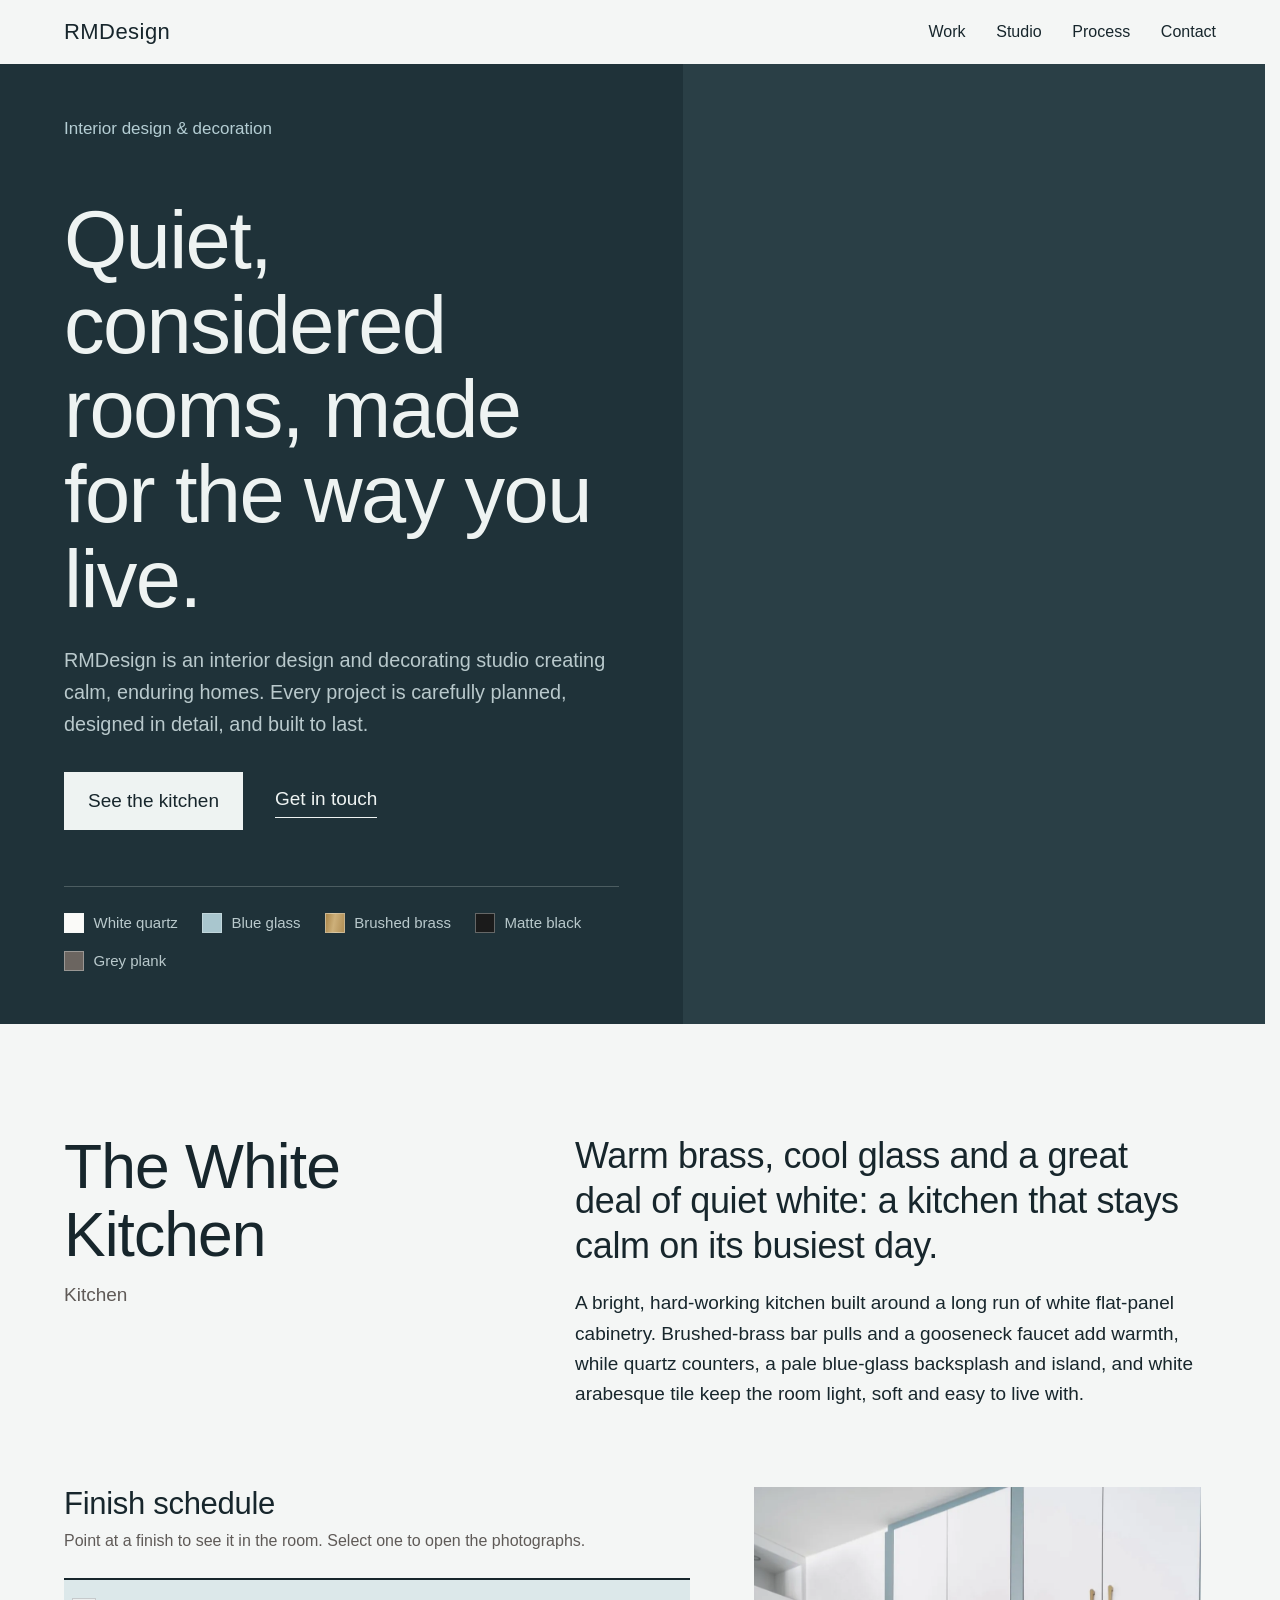
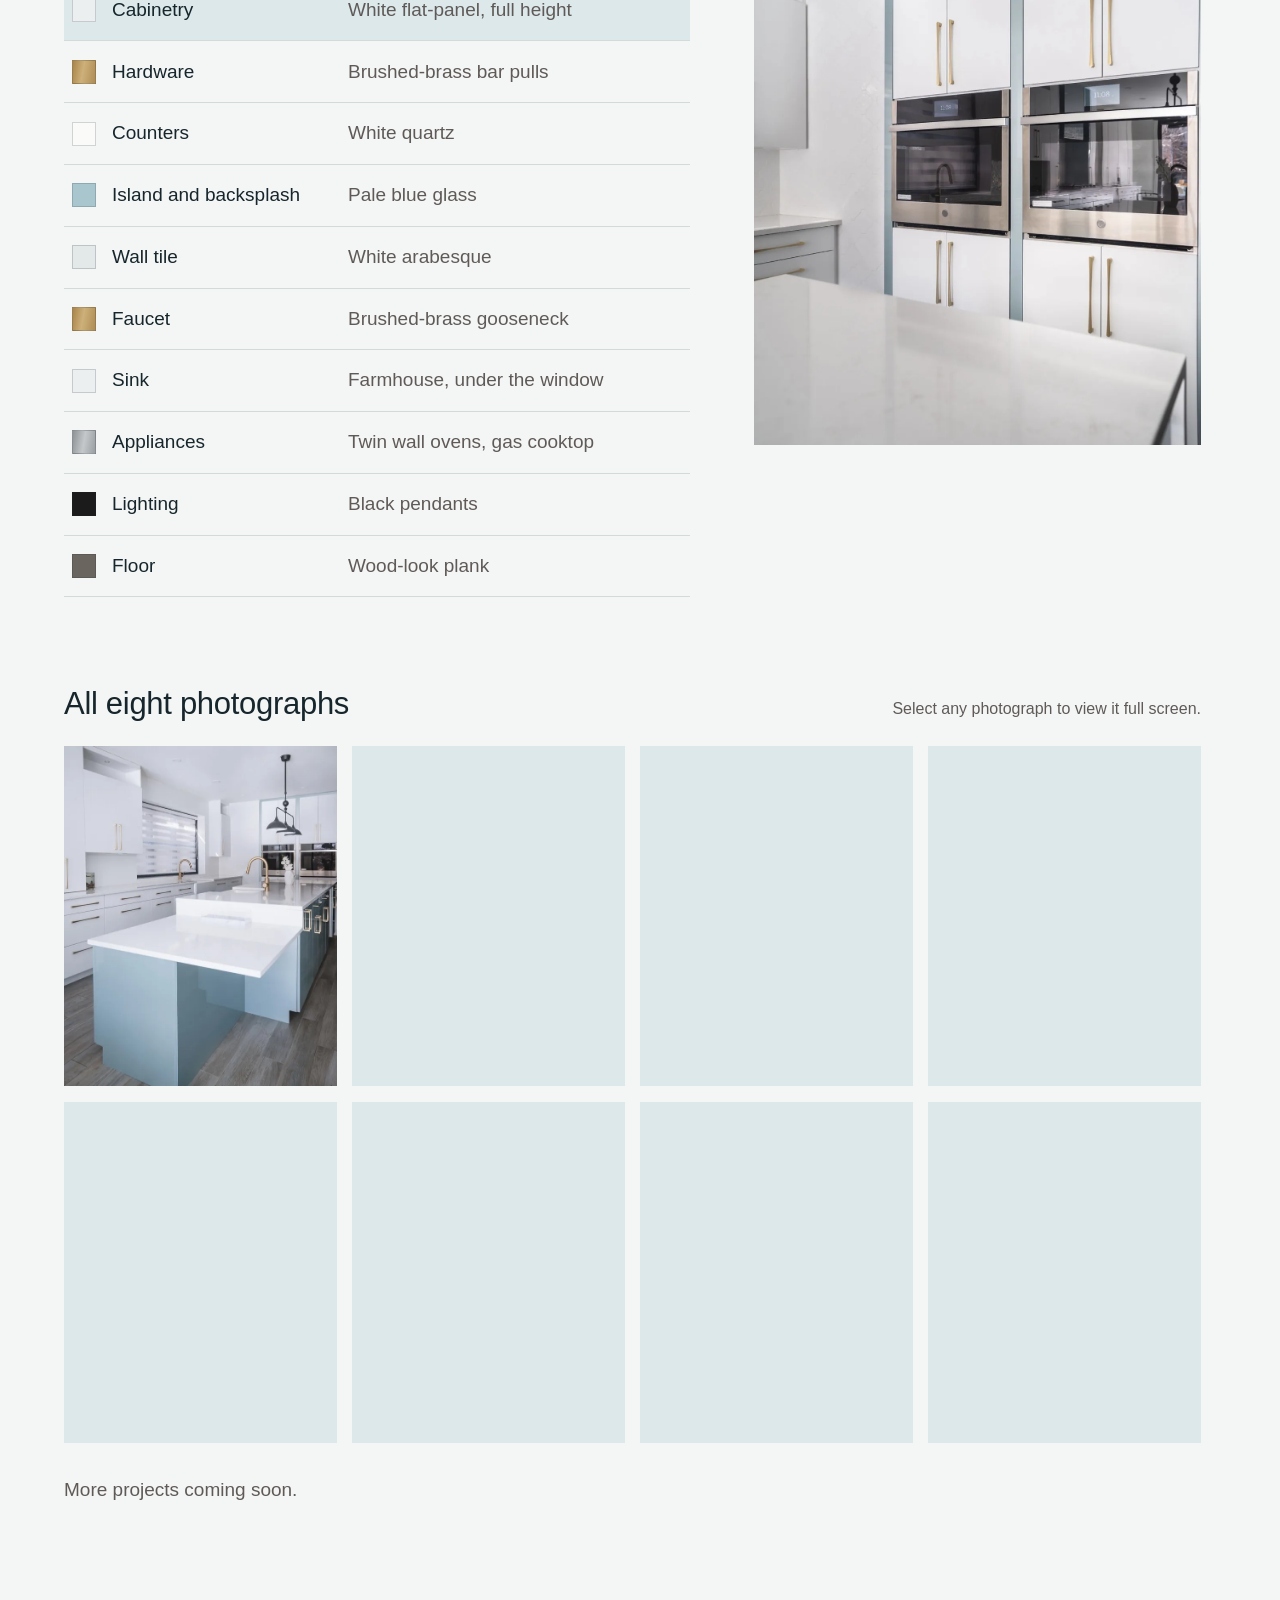
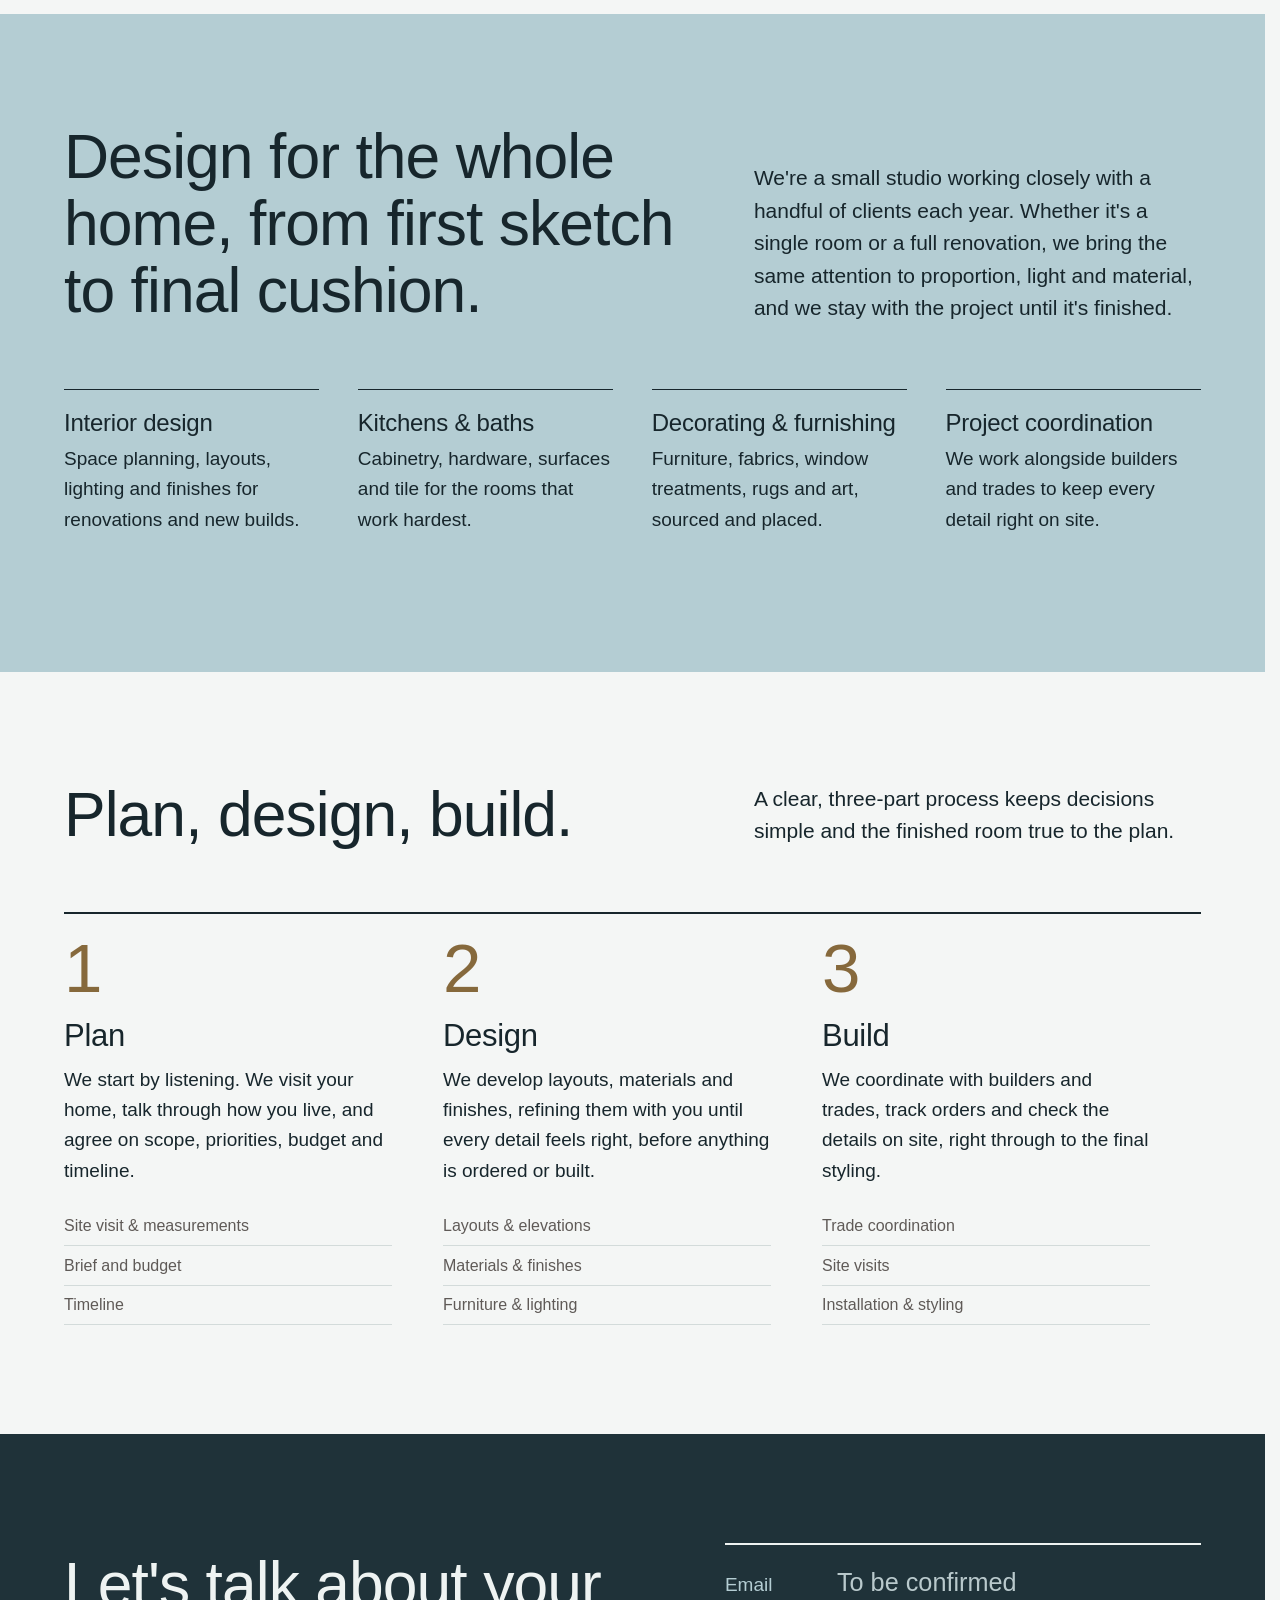
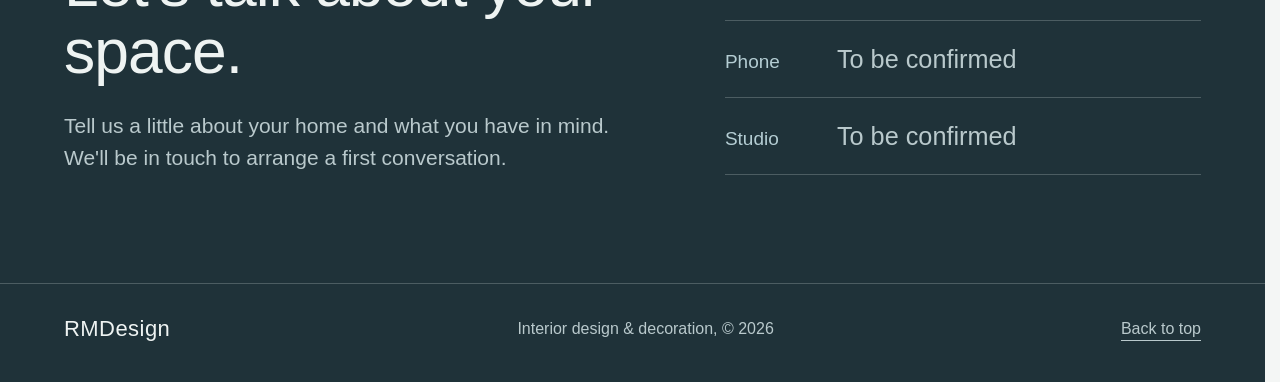
==== preview-v2/index.html @ 774ef417 "Add preview-v2/: a second design direction for client review Same content and photos as preview/, di" ====
<!doctype html>
<html lang="en">
<head>
  <meta charset="utf-8">
  <meta name="viewport" content="width=device-width, initial-scale=1">
  <!-- VERSION 2 of the RMDesign site: a different visual direction, same content and photos as version 1. -->
  <!-- FIRM NAME: "RMDesign" (unconfirmed). To change it, find & replace "RMDesign" in this file. -->
  <title>RMDesign — Interior Design &amp; Decoration</title>
  <meta name="description" content="RMDesign is an interior design and decorating studio creating calm, considered homes. View our recent work.">
  <!-- PREVIEW ONLY: remove this line when copying to the live site -->
  <meta name="robots" content="noindex, nofollow">
  <meta name="theme-color" content="#1F3239">
  <meta property="og:title" content="RMDesign — Interior Design &amp; Decoration">
  <meta property="og:description" content="Calm, considered interiors. View our recent work.">
  <meta property="og:type" content="website">
  <meta property="og:image" content="https://wacqo.github.io/studio-site/preview-v2/images/white-kitchen/07.jpg">
  <meta property="og:image:width" content="1125">
  <meta property="og:image:height" content="1395">
  <meta name="twitter:card" content="summary_large_image">
  <link rel="icon" type="image/svg+xml" href="favicon.svg">

  <link rel="preload" as="image" type="image/webp" href="images/white-kitchen/07.webp" fetchpriority="high">
  <link rel="stylesheet" href="css/styles.css">
</head>
<body id="top">
  <a class="skip" href="#main">Skip to content</a>

  <header class="site-header" id="site-header">
    <a class="brand" href="#top" aria-label="RMDesign, back to top"><span class="b-rm">RM</span><span class="b-design">Design</span></a>
    <nav class="nav" aria-label="Primary">
      <a href="#work">Work</a>
      <a href="#studio">Studio</a>
      <a href="#process">Process</a>
      <a href="#contact">Contact</a>
    </nav>
  </header>

  <main id="main">

    <!-- ============ HERO ============ -->
    <section class="hero" aria-labelledby="hero-title">
      <div class="hero-panel">
        <p class="hero-kind">Interior design &amp; decoration</p>
        <div class="hero-copy">
          <h1 id="hero-title">Quiet, considered rooms, made for the way you live.</h1>
          <p class="hero-lead">RMDesign is an interior design and decorating studio creating calm, enduring homes. Every project is carefully planned, designed in detail, and built to last.</p>
          <p class="hero-actions">
            <a class="btn" href="#work">See the kitchen</a>
            <a class="text-link" href="#contact">Get in touch</a>
          </p>
        </div>
        <!-- The five finishes of the featured project; the same swatches appear in its finish schedule -->
        <a class="palette" href="#schedule" aria-label="The White Kitchen in five finishes: white quartz, blue glass, brushed brass, matte black and grey plank. Go to the finish schedule.">
          <span class="chip"><i class="sw sw-quartz"></i>White quartz</span>
          <span class="chip"><i class="sw sw-glass"></i>Blue glass</span>
          <span class="chip"><i class="sw sw-brass"></i>Brushed brass</span>
          <span class="chip"><i class="sw sw-black"></i>Matte black</span>
          <span class="chip"><i class="sw sw-plank"></i>Grey plank</span>
        </a>
      </div>
      <a class="hero-photo" href="images/white-kitchen/07.jpg" data-project="the-white-kitchen" data-index="0" aria-label="Open The White Kitchen gallery">
        <picture>
          <source type="image/webp" srcset="images/white-kitchen/07-thumb.webp 640w, images/white-kitchen/07.webp 1125w" sizes="(min-width: 900px) 50vw, 100vw">
          <img src="images/white-kitchen/07.jpg" srcset="images/white-kitchen/07-thumb.jpg 640w, images/white-kitchen/07.jpg 1125w" sizes="(min-width: 900px) 50vw, 100vw"
               width="1125" height="1395" alt="A white kitchen with a pale blue-glass island, white quartz counters, black pendants and brushed-brass hardware." fetchpriority="high" decoding="async">
        </picture>
      </a>
    </section>

    <!-- ============ FEATURED PROJECT ============ -->
    <section class="project wrap section" id="work" aria-labelledby="project-title">
      <div class="project-head">
        <div>
          <h2 id="project-title">The White Kitchen</h2>
          <!-- Add location and year here when confirmed, e.g. "Kitchen, City, Province, Year" -->
          <p class="project-kind">Kitchen</p>
        </div>
        <div>
          <!-- Studio's own design note (editable copy, not a client testimonial) -->
          <p class="statement">Warm brass, cool glass and a great deal of quiet white: a kitchen that stays calm on its busiest day.</p>
          <p>A bright, hard-working kitchen built around a long run of white flat-panel cabinetry. Brushed-brass bar pulls and a gooseneck faucet add warmth, while quartz counters, a pale blue-glass backsplash and island, and white arabesque tile keep the room light, soft and easy to live with.</p>
        </div>
      </div>

      <!-- Finish schedule: each row opens the photo that shows that finish.
           data-index is the photo's position in js/projects.js (0 = first). -->
      <div class="sched-wrap" id="schedule">
        <div class="sched">
          <h3>Finish schedule</h3>
          <p class="hint"><span class="hint-hover">Point at a finish to see it in the room.</span> Select one to open the photographs.</p>
          <ul>
            <li><a href="images/white-kitchen/08.jpg" data-project="the-white-kitchen" data-index="6"><i class="sw sw-cabinet"></i><span class="s-item">Cabinetry</span><span class="s-spec">White flat-panel, full height</span></a></li>
            <li><a href="images/white-kitchen/02.jpg" data-project="the-white-kitchen" data-index="2"><i class="sw sw-brass"></i><span class="s-item">Hardware</span><span class="s-spec">Brushed-brass bar pulls</span></a></li>
            <li><a href="images/white-kitchen/07.jpg" data-project="the-white-kitchen" data-index="0"><i class="sw sw-quartz"></i><span class="s-item">Counters</span><span class="s-spec">White quartz</span></a></li>
            <li><a href="images/white-kitchen/04.jpg" data-project="the-white-kitchen" data-index="3"><i class="sw sw-glass"></i><span class="s-item">Island and backsplash</span><span class="s-spec">Pale blue glass</span></a></li>
            <li><a href="images/white-kitchen/05.jpg" data-project="the-white-kitchen" data-index="5"><i class="sw sw-tile"></i><span class="s-item">Wall tile</span><span class="s-spec">White arabesque</span></a></li>
            <li><a href="images/white-kitchen/01.jpg" data-project="the-white-kitchen" data-index="4"><i class="sw sw-brass"></i><span class="s-item">Faucet</span><span class="s-spec">Brushed-brass gooseneck</span></a></li>
            <li><a href="images/white-kitchen/03.jpg" data-project="the-white-kitchen" data-index="7"><i class="sw sw-cabinet"></i><span class="s-item">Sink</span><span class="s-spec">Farmhouse, under the window</span></a></li>
            <li><a href="images/white-kitchen/06.jpg" data-project="the-white-kitchen" data-index="1"><i class="sw sw-steel"></i><span class="s-item">Appliances</span><span class="s-spec">Twin wall ovens, gas cooktop</span></a></li>
            <li><a href="images/white-kitchen/07.jpg" data-project="the-white-kitchen" data-index="0"><i class="sw sw-black"></i><span class="s-item">Lighting</span><span class="s-spec">Black pendants</span></a></li>
            <li><a href="images/white-kitchen/02.jpg" data-project="the-white-kitchen" data-index="2"><i class="sw sw-plank"></i><span class="s-item">Floor</span><span class="s-spec">Wood-look plank</span></a></li>
          </ul>
        </div>
        <a class="sched-view" id="sched-view" href="images/white-kitchen/08.jpg" data-project="the-white-kitchen" data-index="6" aria-label="Open this photograph in the gallery">
          <img data-i="0" src="images/white-kitchen/07.webp" alt="" loading="lazy" decoding="async">
          <img data-i="1" src="images/white-kitchen/06.webp" alt="" loading="lazy" decoding="async">
          <img data-i="2" src="images/white-kitchen/02.webp" alt="" loading="lazy" decoding="async">
          <img data-i="3" src="images/white-kitchen/04.webp" alt="" loading="lazy" decoding="async">
          <img data-i="4" src="images/white-kitchen/01.webp" alt="" loading="lazy" decoding="async">
          <img data-i="5" src="images/white-kitchen/05.webp" alt="" loading="lazy" decoding="async">
          <img data-i="6" class="is-active" src="images/white-kitchen/08.webp" alt="" loading="lazy" decoding="async">
          <img data-i="7" src="images/white-kitchen/03.webp" alt="" loading="lazy" decoding="async">
        </a>
      </div>

      <!-- All photographs -->
      <div class="sheet-head">
        <h3>All eight photographs</h3>
        <p class="hint">Select any photograph to view it full screen.</p>
      </div>
      <ul class="sheet">
        <li><a href="images/white-kitchen/07.jpg" data-project="the-white-kitchen" data-index="0"><img src="images/white-kitchen/07-thumb.jpg" srcset="images/white-kitchen/07-thumb.webp 640w, images/white-kitchen/07.webp 1125w" sizes="(min-width: 900px) 24vw, 48vw" width="640" height="800" loading="lazy" decoding="async" alt="Wide view of the kitchen: a pale blue-glass island with a white quartz top, black pendant lights and white cabinetry with brushed-brass pulls."></a></li>
        <li><a href="images/white-kitchen/06.jpg" data-project="the-white-kitchen" data-index="1"><img src="images/white-kitchen/06-thumb.jpg" srcset="images/white-kitchen/06-thumb.webp 640w, images/white-kitchen/06.webp 1125w" sizes="(min-width: 900px) 24vw, 48vw" width="640" height="800" loading="lazy" decoding="async" alt="View toward twin wall ovens set into tall white cabinets, with the blue island and a farmhouse sink in the foreground."></a></li>
        <li><a href="images/white-kitchen/02.jpg" data-project="the-white-kitchen" data-index="2"><img src="images/white-kitchen/02-thumb.jpg" srcset="images/white-kitchen/02-thumb.webp 640w, images/white-kitchen/02.webp 1125w" sizes="(min-width: 900px) 24vw, 48vw" width="640" height="800" loading="lazy" decoding="async" alt="A long run of white flat-panel cabinets with brushed-brass bar pulls, a farmhouse sink and a wood-look plank floor."></a></li>
        <li><a href="images/white-kitchen/04.jpg" data-project="the-white-kitchen" data-index="3"><img src="images/white-kitchen/04-thumb.jpg" srcset="images/white-kitchen/04-thumb.webp 640w, images/white-kitchen/04.webp 1125w" sizes="(min-width: 900px) 24vw, 48vw" width="640" height="800" loading="lazy" decoding="async" alt="Pale blue-glass backsplash behind a gas cooktop, framed by white cabinetry and brushed-brass hardware."></a></li>
        <li><a href="images/white-kitchen/01.jpg" data-project="the-white-kitchen" data-index="4"><img src="images/white-kitchen/01-thumb.jpg" srcset="images/white-kitchen/01-thumb.webp 640w, images/white-kitchen/01.webp 1125w" sizes="(min-width: 900px) 24vw, 48vw" width="640" height="800" loading="lazy" decoding="async" alt="Brushed-brass gooseneck faucet at a white quartz counter beneath a wide window with layered shades."></a></li>
        <li><a href="images/white-kitchen/05.jpg" data-project="the-white-kitchen" data-index="5"><img src="images/white-kitchen/05-thumb.jpg" srcset="images/white-kitchen/05-thumb.webp 640w, images/white-kitchen/05.webp 1125w" sizes="(min-width: 900px) 24vw, 48vw" width="640" height="800" loading="lazy" decoding="async" alt="Gas cooktop on a white quartz counter, with the blue-glass backsplash and white arabesque tile beyond."></a></li>
        <li><a href="images/white-kitchen/08.jpg" data-project="the-white-kitchen" data-index="6"><img src="images/white-kitchen/08-thumb.jpg" srcset="images/white-kitchen/08-thumb.webp 640w, images/white-kitchen/08.webp 1125w" sizes="(min-width: 900px) 24vw, 48vw" width="640" height="800" loading="lazy" decoding="async" alt="Tall white cabinets with long brass pulls and stacked wall ovens, trimmed in pale blue glass."></a></li>
        <li><a href="images/white-kitchen/03.jpg" data-project="the-white-kitchen" data-index="7"><img src="images/white-kitchen/03-thumb.jpg" srcset="images/white-kitchen/03-thumb.webp 640w, images/white-kitchen/03.webp 1125w" sizes="(min-width: 900px) 24vw, 48vw" width="640" height="800" loading="lazy" decoding="async" alt="White perimeter cabinetry with brushed-brass pulls, a farmhouse sink under the window, and a grey plank floor."></a></li>
      </ul>
      <p class="more">More projects coming soon.</p>
    </section>

    <!-- ============ WHAT WE DO ============ -->
    <section class="studio section" id="studio" aria-labelledby="studio-title">
      <div class="wrap">
        <div class="studio-head">
          <h2 id="studio-title">Design for the whole home, from first sketch to final cushion.</h2>
          <p class="lead">We're a small studio working closely with a handful of clients each year. Whether it's a single room or a full renovation, we bring the same attention to proportion, light and material, and we stay with the project until it's finished.</p>
        </div>
        <ul class="services">
          <li><h3>Interior design</h3><p>Space planning, layouts, lighting and finishes for renovations and new builds.</p></li>
          <li><h3>Kitchens &amp; baths</h3><p>Cabinetry, hardware, surfaces and tile for the rooms that work hardest.</p></li>
          <li><h3>Decorating &amp; furnishing</h3><p>Furniture, fabrics, window treatments, rugs and art, sourced and placed.</p></li>
          <li><h3>Project coordination</h3><p>We work alongside builders and trades to keep every detail right on site.</p></li>
        </ul>
      </div>
    </section>

    <!-- ============ HOW WE WORK ============ -->
    <section class="process wrap section" id="process" aria-labelledby="process-title">
      <div class="process-head">
        <h2 id="process-title">Plan, design, build.</h2>
        <p class="lead">A clear, three-part process keeps decisions simple and the finished room true to the plan.</p>
      </div>
      <ol class="steps">
        <li class="step">
          <p class="step-no" aria-hidden="true">1</p>
          <h3>Plan</h3>
          <p>We start by listening. We visit your home, talk through how you live, and agree on scope, priorities, budget and timeline.</p>
          <ul><li>Site visit &amp; measurements</li><li>Brief and budget</li><li>Timeline</li></ul>
        </li>
        <li class="step">
          <p class="step-no" aria-hidden="true">2</p>
          <h3>Design</h3>
          <p>We develop layouts, materials and finishes, refining them with you until every detail feels right, before anything is ordered or built.</p>
          <ul><li>Layouts &amp; elevations</li><li>Materials &amp; finishes</li><li>Furniture &amp; lighting</li></ul>
        </li>
        <li class="step">
          <p class="step-no" aria-hidden="true">3</p>
          <h3>Build</h3>
          <p>We coordinate with builders and trades, track orders and check the details on site, right through to the final styling.</p>
          <ul><li>Trade coordination</li><li>Site visits</li><li>Installation &amp; styling</li></ul>
        </li>
      </ol>
    </section>

    <!-- ============ CONTACT ============ -->
    <!-- Contact details are awaiting the real email, phone, area and Instagram -->
    <section class="contact section" id="contact" aria-labelledby="contact-title">
      <div class="wrap contact-grid">
        <div>
          <h2 id="contact-title">Let's talk about your space.</h2>
          <p class="lead">Tell us a little about your home and what you have in mind. We'll be in touch to arrange a first conversation.</p>
        </div>
        <dl class="contact-list">
          <!-- When confirmed, replace each "To be confirmed" with a link, e.g.
               <dd><a href="mailto:NAME@DOMAIN">NAME@DOMAIN</a></dd>  /  <dd><a href="tel:+1XXXXXXXXXX">(XXX) XXX-XXXX</a></dd> -->
          <div><dt>Email</dt><dd class="tbc">To be confirmed</dd></div>
          <div><dt>Phone</dt><dd class="tbc">To be confirmed</dd></div>
          <div><dt>Studio</dt><dd class="tbc">To be confirmed</dd></div>
        </dl>
      </div>
    </section>
  </main>

  <footer class="site-footer">
    <div class="wrap footer-row">
      <a class="brand" href="#top" aria-label="RMDesign, back to top"><span class="b-rm">RM</span><span class="b-design">Design</span></a>
      <p>Interior design &amp; decoration, &copy; <span id="year">2026</span></p>
      <p><a class="text-link" href="#top">Back to top</a></p>
    </div>
  </footer>

  <!-- ============ FULL-SCREEN GALLERY (run by js/main.js) ============ -->
  <div class="lb" id="lightbox" role="dialog" aria-modal="true" aria-labelledby="lb-title" hidden>
    <div class="lb-bar lb-top">
      <p class="lb-title"><span id="lb-title"></span> <span class="lb-meta" id="lb-meta"></span></p>
      <button class="lb-btn lb-close" type="button" id="lb-close">Close <span aria-hidden="true" class="x">&times;</span></button>
    </div>
    <div class="lb-stage" id="lb-stage">
      <div class="lb-track" id="lb-track"></div>
    </div>
    <div class="lb-bar lb-bottom">
      <button class="lb-btn lb-prev" type="button" id="lb-prev" aria-label="Previous photo">Previous</button>
      <p class="lb-count" id="lb-count" aria-live="polite"></p>
      <button class="lb-btn lb-next" type="button" id="lb-next" aria-label="Next photo">Next</button>
    </div>
  </div>

  <script src="js/projects.js"></script>
  <script src="js/main.js"></script>
  <script src="js/v2.js"></script>
</body>
</html>
---- preview-v2/css/styles.css ----
/* =========================================================
   RMDesign — version 2
   Direction: a designer's finish schedule. Deep slate and pale
   blue glass taken from the kitchen itself, one geometric sans
   (Jost), photographs run edge to edge.
   The typeface is bundled in fonts/ (open licence, SIL OFL).
   ========================================================= */
@font-face { font-family: 'Jost'; font-style: normal; font-weight: 300; font-display: swap; src: url('../fonts/jost-latin-300-normal.woff2') format('woff2'); }
@font-face { font-family: 'Jost'; font-style: normal; font-weight: 400; font-display: swap; src: url('../fonts/jost-latin-400-normal.woff2') format('woff2'); }
@font-face { font-family: 'Jost'; font-style: normal; font-weight: 500; font-display: swap; src: url('../fonts/jost-latin-500-normal.woff2') format('woff2'); }

:root {
  --porcelain: #F4F6F5;   /* page */
  --slate: #1F3239;       /* deep blue-slate blocks */
  --ink: #17262C;         /* text on light */
  --glass: #B4CDD3;       /* pale blue glass */
  --glass-soft: #DCE8EA;
  --brass: #B5935A;
  --brass-ink: #86693C;   /* brass, dark enough for text on light */
  --plank: #5F5A57;       /* secondary text on light */
  --line: #D3DBDA;
  --on-slate: #EEF3F2;
  --on-slate-2: #B9C9CC;

  --font: "Jost", "Century Gothic", "Avenir Next", Avenir, "Segoe UI", sans-serif;
  --pad: clamp(1.25rem, 5vw, 4.5rem);
  --max: 1400px;
  --section: clamp(3.75rem, 2rem + 6vw, 7.5rem);
  --header-h: 4rem;
  --ease: cubic-bezier(.2, .7, .1, 1);
}

*, *::before, *::after { box-sizing: border-box; }
html { -webkit-text-size-adjust: 100%; text-size-adjust: 100%; background: var(--porcelain); scrollbar-gutter: stable; }
@media (prefers-reduced-motion: no-preference) { html { scroll-behavior: smooth; } }

body {
  margin: 0;
  background: var(--porcelain);
  color: var(--ink);
  font-family: var(--font);
  font-weight: 400;
  font-size: clamp(1.0625rem, 1rem + .25vw, 1.1875rem);
  line-height: 1.6;
  -webkit-font-smoothing: antialiased;
}
img { display: block; max-width: 100%; height: auto; }
a { color: inherit; text-decoration: none; }
button { font: inherit; color: inherit; }
ul, ol { list-style: none; margin: 0; padding: 0; }
h1, h2, h3 { margin: 0; font-weight: 300; letter-spacing: -.015em; line-height: 1.08; }
p { margin: 0 0 1.1em; }
p:last-child { margin-bottom: 0; }
:focus-visible { outline: 2px solid var(--brass); outline-offset: 3px; }

.skip { position: absolute; left: 1rem; top: -4rem; z-index: 200; background: var(--ink); color: #fff; padding: .6rem 1rem; }
.skip:focus { top: 1rem; }

.wrap { width: 100%; max-width: var(--max); margin-inline: auto; padding-inline: var(--pad); }
.section { padding-block: var(--section); }
section[id], [id="schedule"] { scroll-margin-top: var(--header-h); }

h2 { font-size: clamp(2.25rem, 1.5rem + 3vw, 4rem); }
.lead { font-size: clamp(1.125rem, 1.05rem + .35vw, 1.3125rem); line-height: 1.55; max-width: 34em; }
.hint { color: var(--plank); font-size: 1rem; margin: 0; }

.text-link { border-bottom: 1px solid currentColor; padding-bottom: .15em; transition: opacity .25s; }
@media (hover: hover) { .text-link:hover { opacity: .65; } }

/* Finish swatches (approximate colours, shared by the hero and the schedule) */
.sw { display: block; flex: none; width: 1.5rem; height: 1.5rem; border: 1px solid rgba(23, 38, 44, .18); }
.sw-quartz  { background: #FAFAF8; }
.sw-cabinet { background: #ECEFEF; }
.sw-tile    { background: #E3E8E8; }
.sw-glass   { background: #A9C6CE; }
.sw-brass   { background: linear-gradient(100deg, #A98549, #CDB07A 45%, #B08E55); }
.sw-black   { background: #1B1B1B; }
.sw-plank   { background: #6B6560; }
.sw-steel   { background: linear-gradient(100deg, #8E9396, #C4C8CA 50%, #9A9FA2); }

/* ---------- Header ---------- */
.site-header {
  position: fixed; inset: 0 0 auto 0; z-index: 50;
  height: var(--header-h);
  display: flex; align-items: center; justify-content: space-between; gap: 1rem;
  padding-inline: var(--pad);
  background: var(--porcelain);
  border-bottom: 1px solid transparent;
  transition: border-color .3s;
}
.site-header.is-scrolled { border-bottom-color: var(--line); }
.brand { font-size: 1.375rem; letter-spacing: .02em; white-space: nowrap; line-height: 1; }
.b-rm { font-weight: 500; }
.b-design { font-weight: 300; }
.nav { display: flex; gap: clamp(.9rem, 2.4vw, 2.5rem); }
.nav a { font-size: 1rem; padding-block: .5rem; transition: opacity .25s; }
@media (hover: hover) { .nav a:hover { opacity: .6; } }
@media (max-width: 400px) {
  .brand { font-size: 1.2rem; }
  .nav { gap: .8rem; }
  .nav a { font-size: .95rem; }
}
@media (max-width: 350px) {
  .brand { font-size: 1.05rem; }
  .nav { gap: .6rem; }
  .nav a { font-size: .875rem; }
}
main { padding-top: var(--header-h); }

/* ---------- Hero: slate panel + edge-to-edge photograph ---------- */
.hero { display: grid; background: var(--slate); color: var(--on-slate); }
.hero-photo { display: block; overflow: hidden; background: #2A3F46; aspect-ratio: 1 / 1; }
.hero-photo picture { display: block; height: 100%; }
.hero-photo img { width: 100%; height: 100%; object-fit: cover; object-position: 50% 60%; }
.hero-panel { display: flex; flex-direction: column; gap: 2.5rem; padding: clamp(2rem, 6vw, 3rem) var(--pad) clamp(2rem, 6vw, 3rem); }
.hero-kind { margin: 0; color: var(--glass); font-size: 1.0625rem; }
.hero h1 { font-size: clamp(2.5rem, 1.4rem + 4.6vw, 5.25rem); line-height: 1.04; letter-spacing: -.02em; max-width: 11em; margin-bottom: 1.5rem; }
.hero-lead { color: var(--on-slate-2); max-width: 30em; font-size: clamp(1.0625rem, 1rem + .3vw, 1.25rem); }
.hero-actions { display: flex; flex-wrap: wrap; align-items: center; gap: 1rem 2rem; margin-top: 2rem; }
.btn { display: inline-block; background: var(--on-slate); color: var(--ink); padding: .85rem 1.5rem; font-weight: 500; transition: background .25s; }
@media (hover: hover) { .btn:hover { background: var(--glass); } }

.palette { display: flex; flex-wrap: wrap; gap: .9rem 1.5rem; padding-top: 1.5rem; border-top: 1px solid rgba(238, 243, 242, .22); }
.chip { display: inline-flex; align-items: center; gap: .6rem; font-size: .9375rem; color: var(--on-slate-2); }
.palette .sw { width: 1.25rem; height: 1.25rem; border-color: rgba(238, 243, 242, .35); }

@media (max-width: 899px) {
  .hero-photo { order: -1; }
}
@media (min-width: 900px) {
  .hero { grid-template-columns: minmax(0, 1.08fr) minmax(0, .92fr); min-height: min(calc(100svh - var(--header-h)), 58rem); }
  .hero-photo { aspect-ratio: auto; height: 100%; min-height: 34rem; }
  .hero-photo picture { position: relative; }
  .hero-photo img { position: absolute; inset: 0; object-position: 50% 50%; }
  .hero-panel { justify-content: space-between; padding-block: clamp(2rem, 4vw, 3.5rem); }
  .hero-copy { padding-block: 1rem; }
}

/* One page-load moment: the photograph is uncovered, the words follow. */
@media (prefers-reduced-motion: no-preference) {
  .hero-photo img { animation: uncover 1.4s var(--ease) both; }
  .hero-copy, .hero-kind, .palette { animation: arrive .9s var(--ease) .15s both; }
  @keyframes uncover { from { clip-path: inset(0 0 100% 0); transform: scale(1.06); } to { clip-path: inset(0); transform: none; } }
  @keyframes arrive { from { opacity: 0; transform: translateY(14px); } }
}

/* ---------- Project ---------- */
.project-head { display: grid; gap: 2rem; margin-bottom: clamp(3rem, 6vw, 5rem); }
.project-kind { color: var(--plank); margin-top: .75rem; }
.statement { font-weight: 300; font-size: clamp(1.5rem, 1.15rem + 1.5vw, 2.25rem); line-height: 1.25; letter-spacing: -.01em; max-width: 22em; margin-bottom: 1.25rem; }
.project-head p:not(.statement):not(.project-kind) { max-width: 36em; color: var(--ink); }
@media (min-width: 900px) {
  .project-head { grid-template-columns: 5fr 7fr; gap: clamp(2rem, 5vw, 5rem); align-items: start; }
}

h3 { font-size: clamp(1.5rem, 1.3rem + .8vw, 2rem); font-weight: 400; letter-spacing: -.01em; }
.sched-wrap { display: grid; gap: 2.5rem; }
.sched h3 { margin-bottom: .5rem; }
.sched .hint { margin-bottom: 1.5rem; }
.hint-hover { display: none; }
.sched ul { border-top: 2px solid var(--ink); }
.sched li { border-bottom: 1px solid var(--line); }
.sched a {
  display: grid; grid-template-columns: 1.5rem minmax(0, 1fr); column-gap: 1rem; row-gap: .1rem;
  align-items: center; padding: .95rem .75rem .95rem .5rem;
  transition: background .2s;
}
.sched .sw { grid-row: 1 / span 2; }
.s-item { font-weight: 500; }
.s-spec { grid-column: 2; color: var(--plank); }
.sched a.is-current, .sched a:focus-visible { background: var(--glass-soft); }
.sched-view { display: none; }
@media (min-width: 620px) {
  .sched a { grid-template-columns: 1.5rem minmax(9rem, 2fr) minmax(0, 3fr); }
  .sched .sw { grid-row: auto; }
  .s-spec { grid-column: auto; }
}
@media (min-width: 900px) {
  .sched-wrap { grid-template-columns: 7fr 5fr; gap: clamp(2rem, 5vw, 5rem); align-items: start; }
  .hint-hover { display: inline; }
  .sched-view {
    display: block; position: sticky; top: calc(var(--header-h) + 1.5rem);
    aspect-ratio: 4 / 5; overflow: hidden; background: var(--glass-soft);
    max-height: calc(100svh - var(--header-h) - 3rem);
  }
  .sched-view img { position: absolute; inset: 0; width: 100%; height: 100%; object-fit: cover; opacity: 0; transition: opacity .35s var(--ease); }
  .sched-view img.is-active { opacity: 1; }
}

.sheet-head { display: flex; flex-wrap: wrap; align-items: baseline; justify-content: space-between; gap: .5rem 2rem; margin: clamp(3.5rem, 7vw, 6rem) 0 1.5rem; }
.sheet { display: grid; grid-template-columns: repeat(2, minmax(0, 1fr)); gap: clamp(.5rem, 1.2vw, 1rem); }
.sheet a { display: block; overflow: hidden; aspect-ratio: 4 / 5; background: var(--glass-soft); }
.sheet img { width: 100%; height: 100%; object-fit: cover; transition: transform .6s var(--ease); }
@media (hover: hover) { .sheet a:hover img { transform: scale(1.03); } }
@media (min-width: 900px) { .sheet { grid-template-columns: repeat(4, minmax(0, 1fr)); } }
.more { margin-top: 2rem; color: var(--plank); }

/* ---------- Studio: pale glass band ---------- */
.studio { background: var(--glass); }
.studio-head { display: grid; gap: 1.75rem; margin-bottom: clamp(2.5rem, 5vw, 4.5rem); }
.studio h2 { max-width: 13em; }
.services { display: grid; gap: 0; }
.services li { border-top: 1px solid var(--ink); padding-block: 1.25rem 1.75rem; }
.services h3 { font-size: 1.5rem; margin-bottom: .5rem; }
.services p { max-width: 26em; }
@media (min-width: 700px) { .services { grid-template-columns: repeat(2, minmax(0, 1fr)); column-gap: clamp(1.5rem, 3vw, 3rem); } }
@media (min-width: 900px) { .studio-head { grid-template-columns: 7fr 5fr; gap: clamp(2rem, 5vw, 5rem); align-items: end; } }
@media (min-width: 1100px) { .services { grid-template-columns: repeat(4, minmax(0, 1fr)); } }

/* ---------- Process: one continuous line, three stages ---------- */
.process-head { display: grid; gap: 1.25rem; margin-bottom: clamp(2.5rem, 5vw, 4rem); }
.steps { display: grid; }
.step { border-top: 2px solid var(--ink); padding: 1.25rem 0 2.5rem; }
.step-no { font-weight: 300; font-size: clamp(3rem, 2.4rem + 2.4vw, 4.5rem); line-height: 1; color: var(--brass-ink); margin-bottom: 1rem; }
.step h3 { margin-bottom: .75rem; }
.step > p:not(.step-no) { max-width: 26em; }
.step ul { margin-top: 1.25rem; color: var(--plank); font-size: 1rem; }
.step ul li { padding-block: .4rem; border-bottom: 1px solid var(--line); max-width: 26em; }
@media (min-width: 900px) {
  .process-head { grid-template-columns: 7fr 5fr; gap: clamp(2rem, 5vw, 5rem); align-items: end; }
  .steps { grid-template-columns: repeat(3, minmax(0, 1fr)); }
  .step { padding-right: clamp(1.5rem, 4vw, 4rem); padding-bottom: 0; }
}

/* ---------- Contact + footer: slate ---------- */
.contact { background: var(--slate); color: var(--on-slate); }
.contact-grid { display: grid; gap: 2.5rem; }
.contact h2 { max-width: 9em; margin-bottom: 1.5rem; }
.contact .lead { color: var(--on-slate-2); max-width: 28em; }
.contact-list { margin: 0; align-self: end; border-top: 2px solid var(--on-slate); }
.contact-list > div { display: grid; grid-template-columns: 6rem minmax(0, 1fr); gap: 1rem; align-items: baseline; padding-block: 1.1rem; border-bottom: 1px solid rgba(238, 243, 242, .22); }
.contact-list dt { color: var(--glass); }
.contact-list dd { margin: 0; font-size: clamp(1.25rem, 1.1rem + .6vw, 1.625rem); font-weight: 300; overflow-wrap: anywhere; }
.contact-list dd.tbc { color: var(--on-slate-2); }
.contact-list dd a { border-bottom: 1px solid currentColor; }
@media (min-width: 900px) { .contact-grid { grid-template-columns: 6fr 5fr; gap: clamp(3rem, 7vw, 7rem); align-items: end; } }

.site-footer { background: var(--slate); color: var(--on-slate-2); font-size: 1rem; }
.footer-row { display: flex; flex-wrap: wrap; align-items: center; justify-content: space-between; gap: 1rem 3rem; padding-block: 2rem calc(2.5rem + env(safe-area-inset-bottom)); border-top: 1px solid rgba(238, 243, 242, .22); }
.site-footer p { margin: 0; }
.site-footer .brand { color: var(--on-slate); }

/* =========================================================
   Full-screen gallery (markup and behaviour shared with version 1)
   ========================================================= */
.lb {
  position: fixed; inset: 0; z-index: 100; display: flex; flex-direction: column;
  background: var(--slate); color: var(--on-slate);
  opacity: 0; transition: opacity .4s var(--ease);
  padding-top: env(safe-area-inset-top); padding-bottom: env(safe-area-inset-bottom);
}
.lb[hidden] { display: none; }
.lb.is-open { opacity: 1; }
.lb-bar { display: flex; align-items: center; justify-content: space-between; gap: 1rem; padding: .75rem var(--pad); flex: none; }
.lb-title { margin: 0; font-size: 1.25rem; font-weight: 400; line-height: 1.2; }
.lb-meta { font-size: 1rem; color: var(--on-slate-2); margin-left: .5rem; }
.lb-btn { background: none; border: 0; cursor: pointer; padding: .6rem .25rem; min-height: 44px; min-width: 44px; font-size: 1rem; transition: opacity .25s; }
.lb-btn .x { font-size: 1.4rem; vertical-align: -.1em; margin-left: .25rem; }
.lb-btn[disabled] { opacity: .3; cursor: default; }
@media (hover: hover) { .lb-btn:not([disabled]):hover { opacity: .65; } }
.lb-count { margin: 0; font-size: 1rem; color: var(--on-slate-2); font-variant-numeric: tabular-nums; }
.lb-stage { position: relative; flex: 1; overflow: hidden; touch-action: pan-y pinch-zoom; cursor: grab; container-type: size; }
.lb-track { position: absolute; inset: 0; display: flex; transition: transform .55s var(--ease); will-change: transform; }
.lb-track.is-dragging { transition: none; cursor: grabbing; }
.lb-slide { flex: 0 0 100%; height: 100%; margin: 0; display: flex; align-items: center; justify-content: center; padding: .5rem var(--pad); }
.lb-slide picture { display: contents; }
.lb-slide img {
  display: block; flex: none; aspect-ratio: 4 / 5; height: auto;
  width: min(100%, calc((100vh - 9rem) * .8));
  width: min(100%, calc(min(88vh, 100cqh - 1rem) * .8));
  max-width: none; max-height: none; object-fit: cover; background: #2A3F46;
  user-select: none; -webkit-user-select: none; -webkit-user-drag: none;
  opacity: 0; transition: opacity .4s var(--ease);
}
.lb-slide img.is-loaded { opacity: 1; }
@media (max-width: 600px) {
  .lb-slide { padding-inline: 0; }
  .lb-meta { display: block; margin: .2rem 0 0; }
}
html.lb-open, html.lb-open body { overflow: hidden; }

@media (prefers-reduced-motion: reduce) {
  *, *::before, *::after { transition-duration: .01ms !important; animation: none !important; }
}
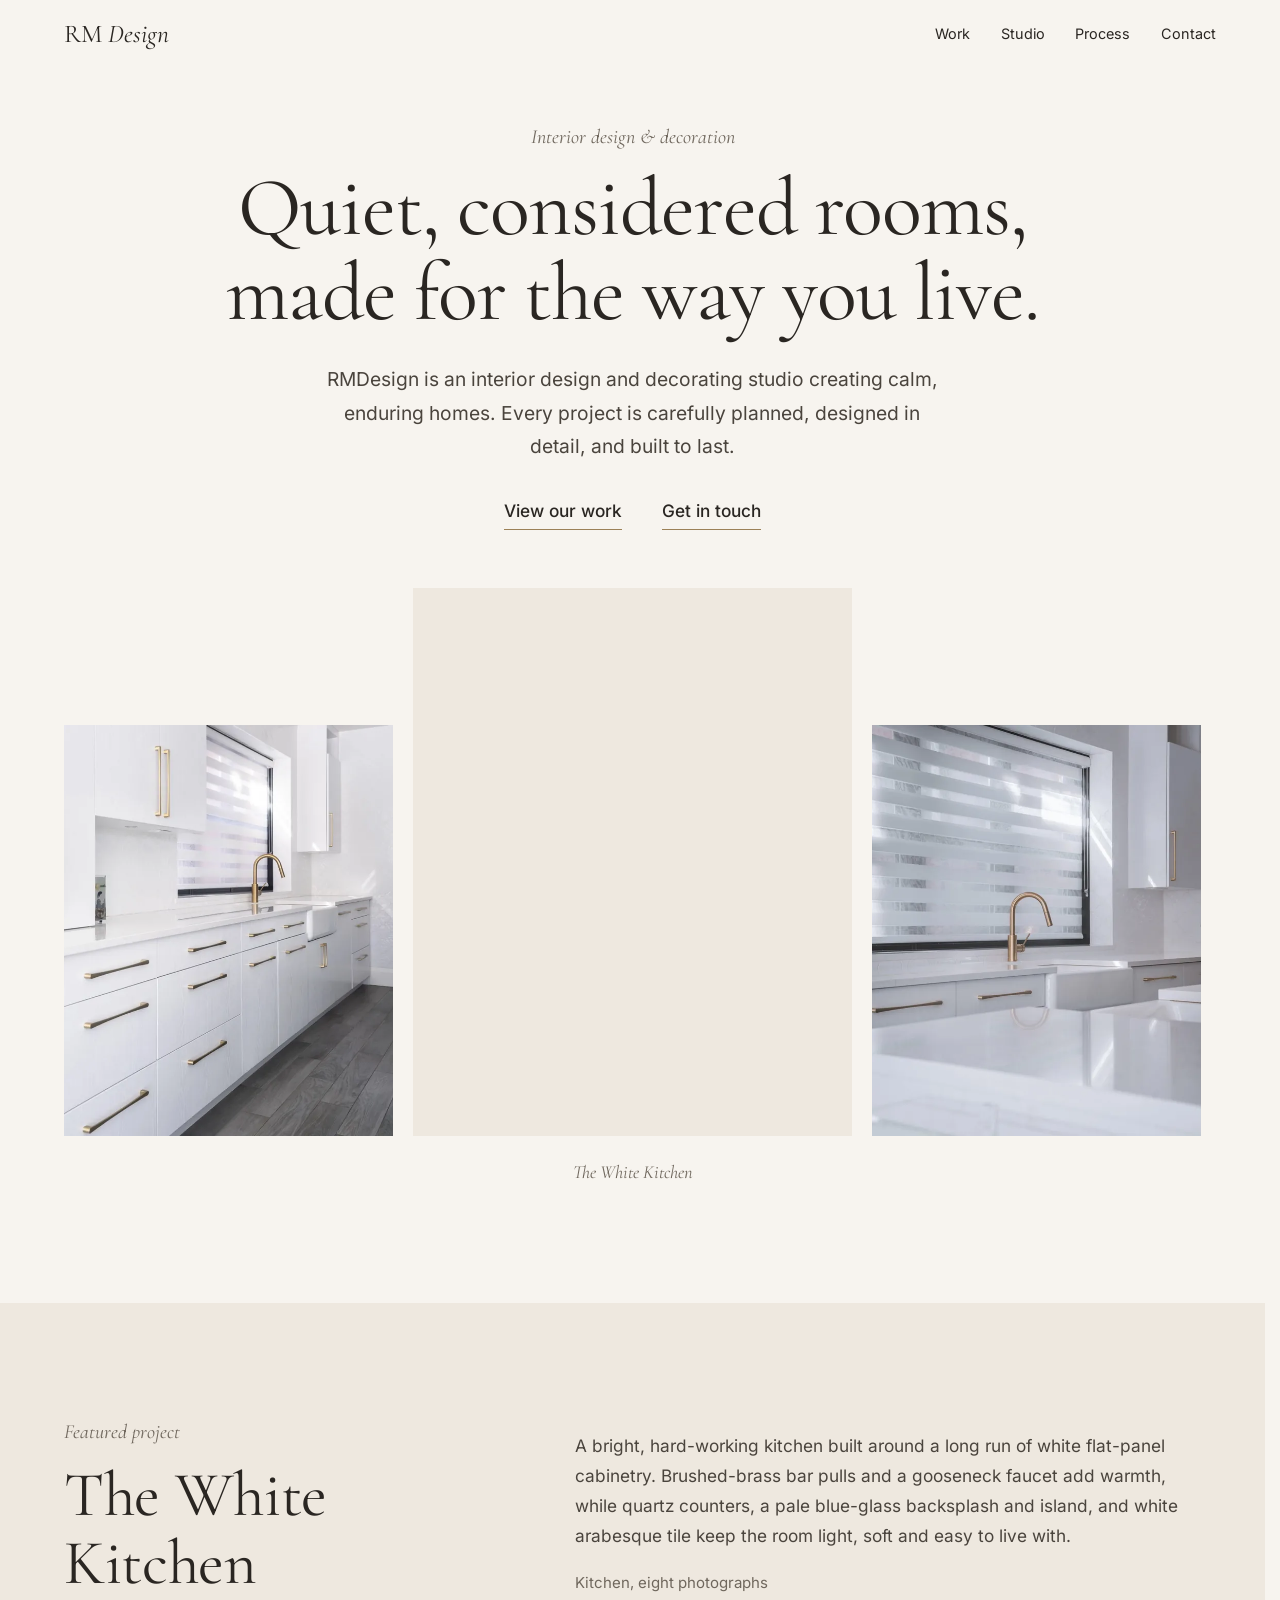
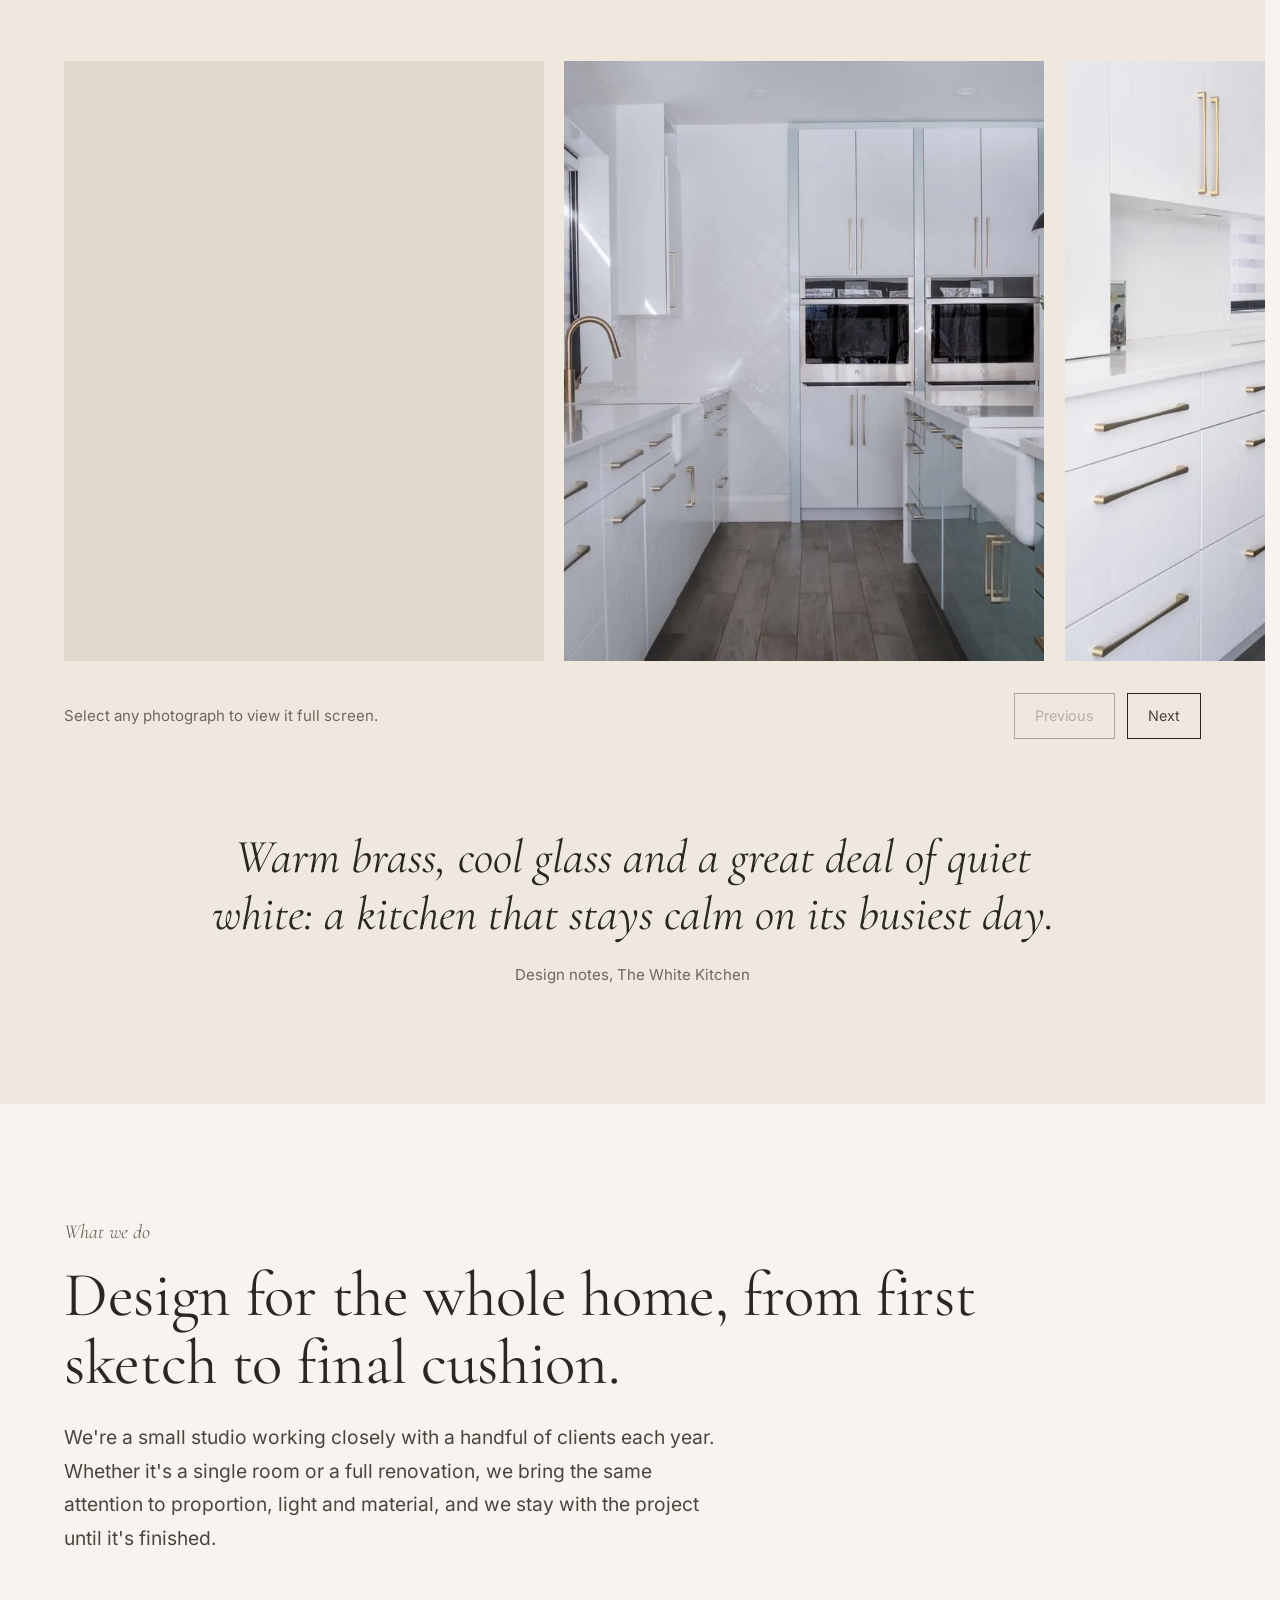
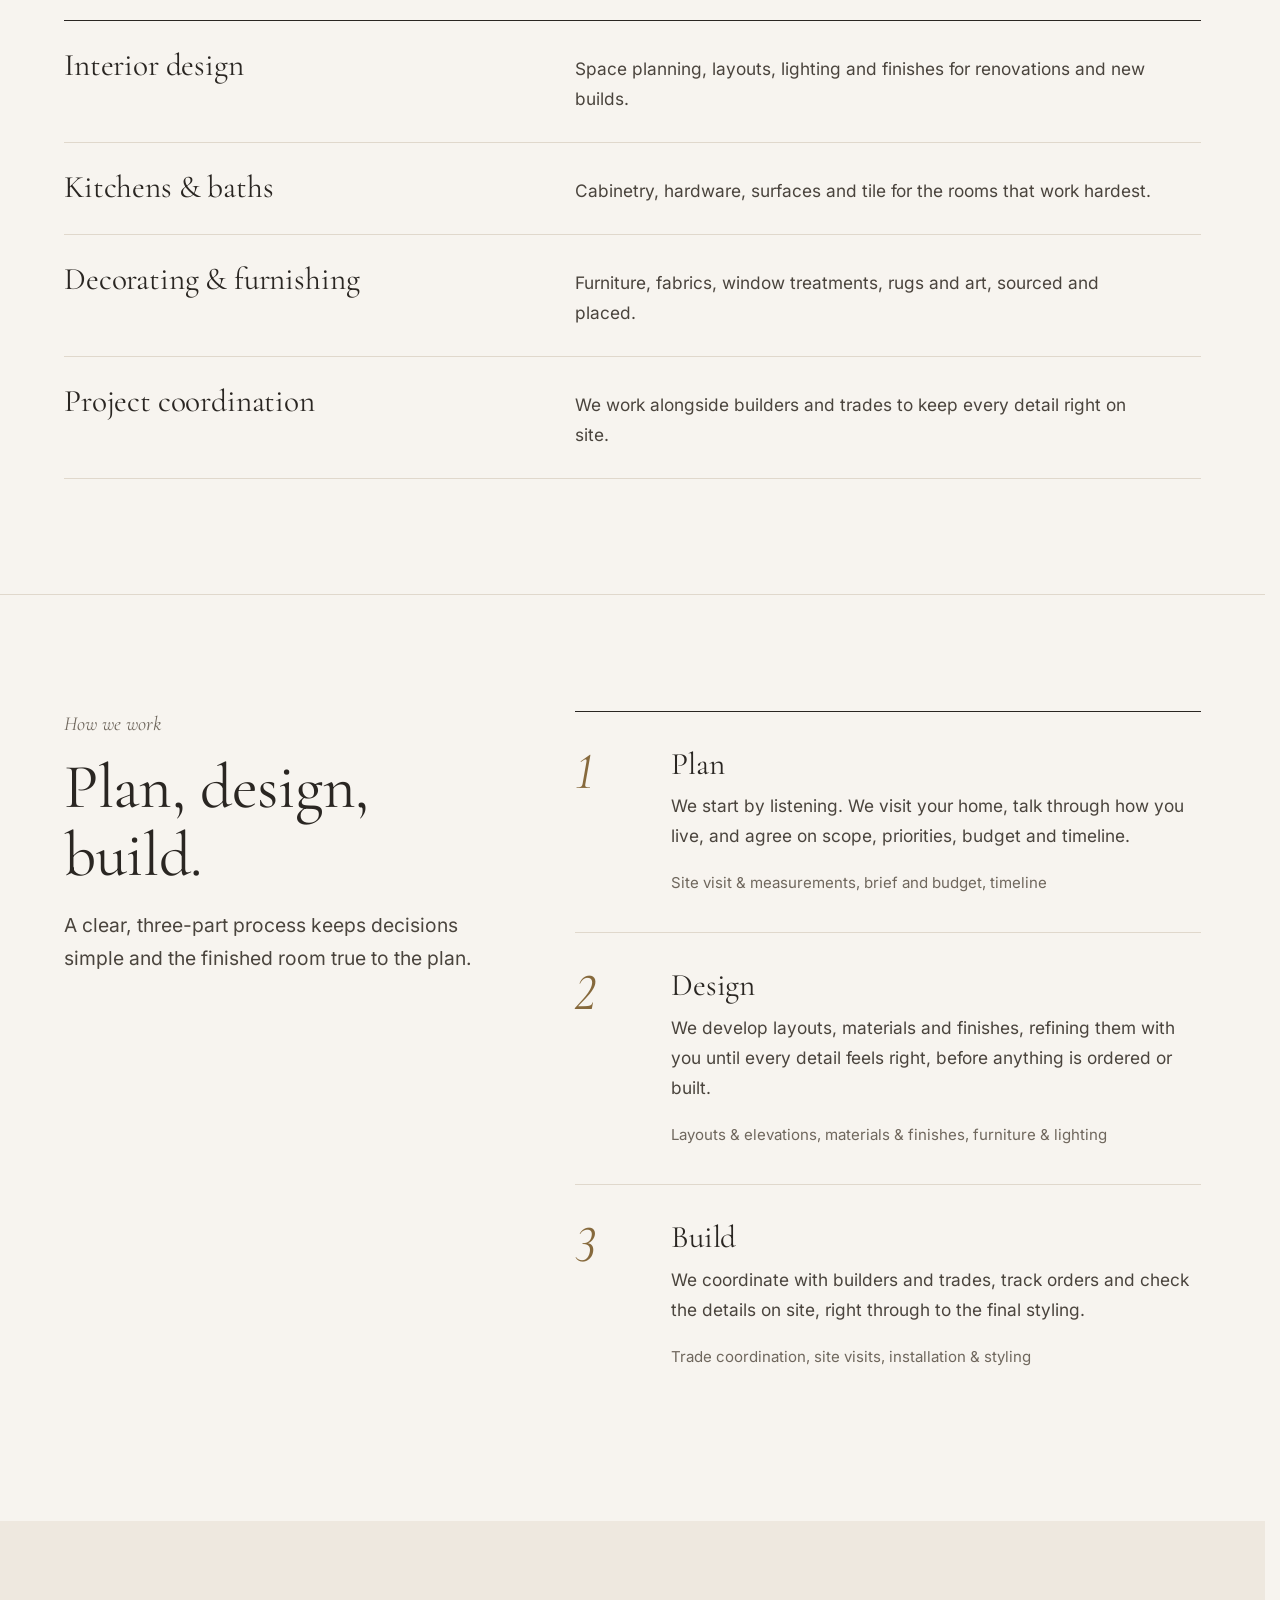
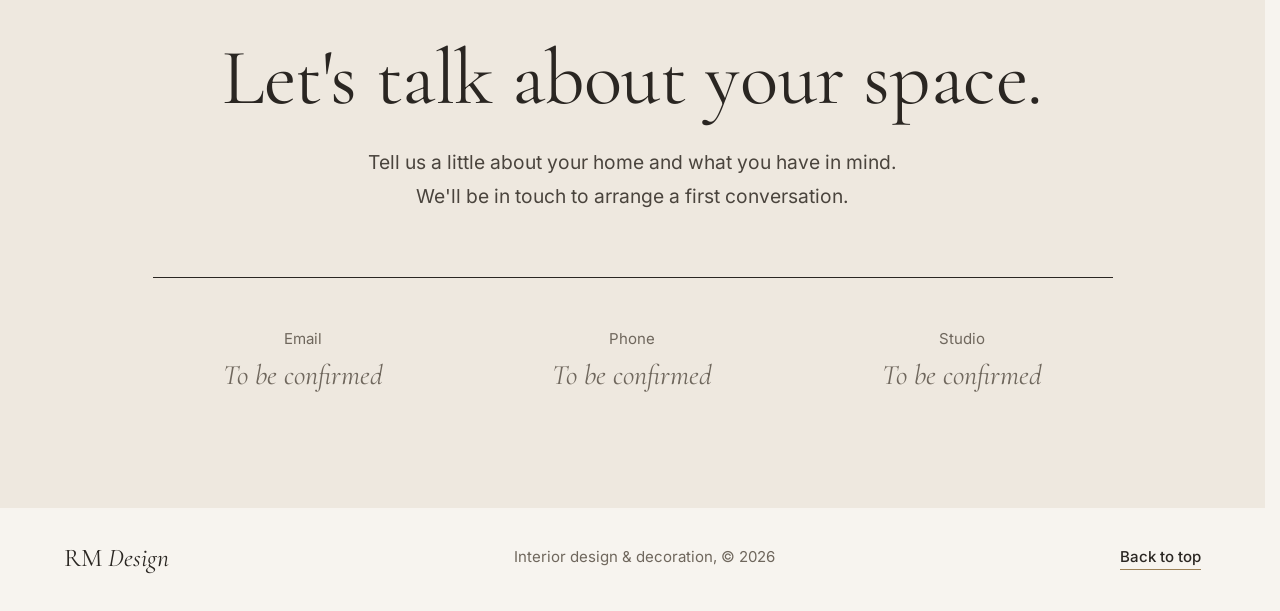
==== commit 6dba08e1: "Rebuild preview-v2/ in the same warm style as version 1 Replaces the slate/sans direction. Same pale" ====
--- a/preview-v2/index.html
+++ b/preview-v2/index.html
@@ -3,13 +3,13 @@
 <head>
   <meta charset="utf-8">
   <meta name="viewport" content="width=device-width, initial-scale=1">
-  <!-- VERSION 2 of the RMDesign site: a different visual direction, same content and photos as version 1. -->
-  <!-- FIRM NAME: "RMDesign" (unconfirmed). To change it, find & replace "RMDesign" in this file. -->
+  <!-- VERSION 2 of the RMDesign site: the same warm, quiet feel as version 1 with a different layout. -->
+  <!-- FIRM NAME: "RMDesign" (unconfirmed). To change it, find & replace "RMDesign" and "RM Design" in this file. -->
   <title>RMDesign — Interior Design &amp; Decoration</title>
   <meta name="description" content="RMDesign is an interior design and decorating studio creating calm, considered homes. View our recent work.">
   <!-- PREVIEW ONLY: remove this line when copying to the live site -->
   <meta name="robots" content="noindex, nofollow">
-  <meta name="theme-color" content="#1F3239">
+  <meta name="theme-color" content="#F7F4EF">
   <meta property="og:title" content="RMDesign — Interior Design &amp; Decoration">
   <meta property="og:description" content="Calm, considered interiors. View our recent work.">
   <meta property="og:type" content="website">
@@ -26,7 +26,7 @@
   <a class="skip" href="#main">Skip to content</a>
 
   <header class="site-header" id="site-header">
-    <a class="brand" href="#top" aria-label="RMDesign, back to top"><span class="b-rm">RM</span><span class="b-design">Design</span></a>
+    <a class="brand" href="#top" aria-label="RMDesign, back to top">RM <em>Design</em></a>
     <nav class="nav" aria-label="Primary">
       <a href="#work">Work</a>
       <a href="#studio">Studio</a>
@@ -37,104 +37,78 @@
 
   <main id="main">
 
-    <!-- ============ HERO ============ -->
-    <section class="hero" aria-labelledby="hero-title">
-      <div class="hero-panel">
-        <p class="hero-kind">Interior design &amp; decoration</p>
-        <div class="hero-copy">
-          <h1 id="hero-title">Quiet, considered rooms, made for the way you live.</h1>
-          <p class="hero-lead">RMDesign is an interior design and decorating studio creating calm, enduring homes. Every project is carefully planned, designed in detail, and built to last.</p>
-          <p class="hero-actions">
-            <a class="btn" href="#work">See the kitchen</a>
-            <a class="text-link" href="#contact">Get in touch</a>
-          </p>
+    <!-- ============ HERO: centred words above three photographs ============ -->
+    <section class="hero wrap" aria-labelledby="hero-title">
+      <div class="hero-text">
+        <p class="note">Interior design &amp; decoration</p>
+        <h1 id="hero-title">Quiet, considered rooms, made for the way you live.</h1>
+        <p class="lead">RMDesign is an interior design and decorating studio creating calm, enduring homes. Every project is carefully planned, designed in detail, and built to last.</p>
+        <p class="hero-links">
+          <a class="link-line" href="#work">View our work</a>
+          <a class="link-line" href="#contact">Get in touch</a>
+        </p>
+      </div>
+
+      <div class="triptych">
+        <a class="tri tri-side" href="images/white-kitchen/02.jpg" data-project="the-white-kitchen" data-index="2" aria-label="Open The White Kitchen gallery at the cabinetry photograph">
+          <img src="images/white-kitchen/02-thumb.jpg" srcset="images/white-kitchen/02-thumb.webp 640w, images/white-kitchen/02.webp 1125w" sizes="(min-width: 760px) 27vw, 46vw" width="640" height="800" decoding="async" alt="A long run of white flat-panel cabinets with brushed-brass bar pulls, a farmhouse sink and a wood-look plank floor.">
+        </a>
+        <a class="tri tri-main" href="images/white-kitchen/07.jpg" data-project="the-white-kitchen" data-index="0" aria-label="Open The White Kitchen gallery">
+          <img src="images/white-kitchen/07.jpg" srcset="images/white-kitchen/07-thumb.webp 640w, images/white-kitchen/07.webp 1125w" sizes="(min-width: 760px) 36vw, 92vw" width="1125" height="1395" fetchpriority="high" decoding="async" alt="A white kitchen with a pale blue-glass island, white quartz counters, black pendants and brushed-brass hardware.">
+        </a>
+        <a class="tri tri-side" href="images/white-kitchen/01.jpg" data-project="the-white-kitchen" data-index="4" aria-label="Open The White Kitchen gallery at the faucet photograph">
+          <img src="images/white-kitchen/01-thumb.jpg" srcset="images/white-kitchen/01-thumb.webp 640w, images/white-kitchen/01.webp 1125w" sizes="(min-width: 760px) 27vw, 46vw" width="640" height="800" decoding="async" alt="Brushed-brass gooseneck faucet at a white quartz counter beneath a wide window with layered shades.">
+        </a>
+      </div>
+      <!-- Add the location back as: The White Kitchen, City, Province -->
+      <p class="tri-caption">The White Kitchen</p>
+    </section>
+
+    <!-- ============ FEATURED PROJECT: a reel you move yourself ============ -->
+    <section class="project section" id="work" aria-labelledby="project-title">
+      <div class="wrap project-head">
+        <div>
+          <p class="note">Featured project</p>
+          <h2 id="project-title">The White Kitchen</h2>
         </div>
-        <!-- The five finishes of the featured project; the same swatches appear in its finish schedule -->
-        <a class="palette" href="#schedule" aria-label="The White Kitchen in five finishes: white quartz, blue glass, brushed brass, matte black and grey plank. Go to the finish schedule.">
-          <span class="chip"><i class="sw sw-quartz"></i>White quartz</span>
-          <span class="chip"><i class="sw sw-glass"></i>Blue glass</span>
-          <span class="chip"><i class="sw sw-brass"></i>Brushed brass</span>
-          <span class="chip"><i class="sw sw-black"></i>Matte black</span>
-          <span class="chip"><i class="sw sw-plank"></i>Grey plank</span>
-        </a>
-      </div>
-      <a class="hero-photo" href="images/white-kitchen/07.jpg" data-project="the-white-kitchen" data-index="0" aria-label="Open The White Kitchen gallery">
-        <picture>
-          <source type="image/webp" srcset="images/white-kitchen/07-thumb.webp 640w, images/white-kitchen/07.webp 1125w" sizes="(min-width: 900px) 50vw, 100vw">
-          <img src="images/white-kitchen/07.jpg" srcset="images/white-kitchen/07-thumb.jpg 640w, images/white-kitchen/07.jpg 1125w" sizes="(min-width: 900px) 50vw, 100vw"
-               width="1125" height="1395" alt="A white kitchen with a pale blue-glass island, white quartz counters, black pendants and brushed-brass hardware." fetchpriority="high" decoding="async">
-        </picture>
-      </a>
-    </section>
-
-    <!-- ============ FEATURED PROJECT ============ -->
-    <section class="project wrap section" id="work" aria-labelledby="project-title">
-      <div class="project-head">
-        <div>
-          <h2 id="project-title">The White Kitchen</h2>
-          <!-- Add location and year here when confirmed, e.g. "Kitchen, City, Province, Year" -->
-          <p class="project-kind">Kitchen</p>
+        <div class="project-text">
+          <p>A bright, hard-working kitchen built around a long run of white flat-panel cabinetry. Brushed-brass bar pulls and a gooseneck faucet add warmth, while quartz counters, a pale blue-glass backsplash and island, and white arabesque tile keep the room light, soft and easy to live with.</p>
+          <!-- Add location and year back as: Kitchen, City, Province, Year -->
+          <p class="meta">Kitchen, eight photographs</p>
         </div>
-        <div>
-          <!-- Studio's own design note (editable copy, not a client testimonial) -->
-          <p class="statement">Warm brass, cool glass and a great deal of quiet white: a kitchen that stays calm on its busiest day.</p>
-          <p>A bright, hard-working kitchen built around a long run of white flat-panel cabinetry. Brushed-brass bar pulls and a gooseneck faucet add warmth, while quartz counters, a pale blue-glass backsplash and island, and white arabesque tile keep the room light, soft and easy to live with.</p>
-        </div>
-      </div>
-
-      <!-- Finish schedule: each row opens the photo that shows that finish.
-           data-index is the photo's position in js/projects.js (0 = first). -->
-      <div class="sched-wrap" id="schedule">
-        <div class="sched">
-          <h3>Finish schedule</h3>
-          <p class="hint"><span class="hint-hover">Point at a finish to see it in the room.</span> Select one to open the photographs.</p>
-          <ul>
-            <li><a href="images/white-kitchen/08.jpg" data-project="the-white-kitchen" data-index="6"><i class="sw sw-cabinet"></i><span class="s-item">Cabinetry</span><span class="s-spec">White flat-panel, full height</span></a></li>
-            <li><a href="images/white-kitchen/02.jpg" data-project="the-white-kitchen" data-index="2"><i class="sw sw-brass"></i><span class="s-item">Hardware</span><span class="s-spec">Brushed-brass bar pulls</span></a></li>
-            <li><a href="images/white-kitchen/07.jpg" data-project="the-white-kitchen" data-index="0"><i class="sw sw-quartz"></i><span class="s-item">Counters</span><span class="s-spec">White quartz</span></a></li>
-            <li><a href="images/white-kitchen/04.jpg" data-project="the-white-kitchen" data-index="3"><i class="sw sw-glass"></i><span class="s-item">Island and backsplash</span><span class="s-spec">Pale blue glass</span></a></li>
-            <li><a href="images/white-kitchen/05.jpg" data-project="the-white-kitchen" data-index="5"><i class="sw sw-tile"></i><span class="s-item">Wall tile</span><span class="s-spec">White arabesque</span></a></li>
-            <li><a href="images/white-kitchen/01.jpg" data-project="the-white-kitchen" data-index="4"><i class="sw sw-brass"></i><span class="s-item">Faucet</span><span class="s-spec">Brushed-brass gooseneck</span></a></li>
-            <li><a href="images/white-kitchen/03.jpg" data-project="the-white-kitchen" data-index="7"><i class="sw sw-cabinet"></i><span class="s-item">Sink</span><span class="s-spec">Farmhouse, under the window</span></a></li>
-            <li><a href="images/white-kitchen/06.jpg" data-project="the-white-kitchen" data-index="1"><i class="sw sw-steel"></i><span class="s-item">Appliances</span><span class="s-spec">Twin wall ovens, gas cooktop</span></a></li>
-            <li><a href="images/white-kitchen/07.jpg" data-project="the-white-kitchen" data-index="0"><i class="sw sw-black"></i><span class="s-item">Lighting</span><span class="s-spec">Black pendants</span></a></li>
-            <li><a href="images/white-kitchen/02.jpg" data-project="the-white-kitchen" data-index="2"><i class="sw sw-plank"></i><span class="s-item">Floor</span><span class="s-spec">Wood-look plank</span></a></li>
-          </ul>
-        </div>
-        <a class="sched-view" id="sched-view" href="images/white-kitchen/08.jpg" data-project="the-white-kitchen" data-index="6" aria-label="Open this photograph in the gallery">
-          <img data-i="0" src="images/white-kitchen/07.webp" alt="" loading="lazy" decoding="async">
-          <img data-i="1" src="images/white-kitchen/06.webp" alt="" loading="lazy" decoding="async">
-          <img data-i="2" src="images/white-kitchen/02.webp" alt="" loading="lazy" decoding="async">
-          <img data-i="3" src="images/white-kitchen/04.webp" alt="" loading="lazy" decoding="async">
-          <img data-i="4" src="images/white-kitchen/01.webp" alt="" loading="lazy" decoding="async">
-          <img data-i="5" src="images/white-kitchen/05.webp" alt="" loading="lazy" decoding="async">
-          <img data-i="6" class="is-active" src="images/white-kitchen/08.webp" alt="" loading="lazy" decoding="async">
-          <img data-i="7" src="images/white-kitchen/03.webp" alt="" loading="lazy" decoding="async">
-        </a>
-      </div>
-
-      <!-- All photographs -->
-      <div class="sheet-head">
-        <h3>All eight photographs</h3>
+      </div>
+
+      <!-- Photo order matches js/projects.js (data-index 0 = first photo) -->
+      <div class="reel" id="reel" tabindex="0" role="group" aria-label="The White Kitchen photographs. Scroll sideways or use the Previous and Next buttons.">
+        <a class="frame" href="images/white-kitchen/07.jpg" data-project="the-white-kitchen" data-index="0"><img src="images/white-kitchen/07-thumb.jpg" srcset="images/white-kitchen/07-thumb.webp 640w, images/white-kitchen/07.webp 1125w" sizes="(min-width: 760px) 30rem, 72vw" width="640" height="800" loading="lazy" decoding="async" alt="Wide view of the kitchen: a pale blue-glass island with a white quartz top, black pendant lights and white cabinetry with brushed-brass pulls."></a>
+        <a class="frame" href="images/white-kitchen/06.jpg" data-project="the-white-kitchen" data-index="1"><img src="images/white-kitchen/06-thumb.jpg" srcset="images/white-kitchen/06-thumb.webp 640w, images/white-kitchen/06.webp 1125w" sizes="(min-width: 760px) 30rem, 72vw" width="640" height="800" loading="lazy" decoding="async" alt="View toward twin wall ovens set into tall white cabinets, with the blue island and a farmhouse sink in the foreground."></a>
+        <a class="frame" href="images/white-kitchen/02.jpg" data-project="the-white-kitchen" data-index="2"><img src="images/white-kitchen/02-thumb.jpg" srcset="images/white-kitchen/02-thumb.webp 640w, images/white-kitchen/02.webp 1125w" sizes="(min-width: 760px) 30rem, 72vw" width="640" height="800" loading="lazy" decoding="async" alt="A long run of white flat-panel cabinets with brushed-brass bar pulls, a farmhouse sink and a wood-look plank floor."></a>
+        <a class="frame" href="images/white-kitchen/04.jpg" data-project="the-white-kitchen" data-index="3"><img src="images/white-kitchen/04-thumb.jpg" srcset="images/white-kitchen/04-thumb.webp 640w, images/white-kitchen/04.webp 1125w" sizes="(min-width: 760px) 30rem, 72vw" width="640" height="800" loading="lazy" decoding="async" alt="Pale blue-glass backsplash behind a gas cooktop, framed by white cabinetry and brushed-brass hardware."></a>
+        <a class="frame" href="images/white-kitchen/01.jpg" data-project="the-white-kitchen" data-index="4"><img src="images/white-kitchen/01-thumb.jpg" srcset="images/white-kitchen/01-thumb.webp 640w, images/white-kitchen/01.webp 1125w" sizes="(min-width: 760px) 30rem, 72vw" width="640" height="800" loading="lazy" decoding="async" alt="Brushed-brass gooseneck faucet at a white quartz counter beneath a wide window with layered shades."></a>
+        <a class="frame" href="images/white-kitchen/05.jpg" data-project="the-white-kitchen" data-index="5"><img src="images/white-kitchen/05-thumb.jpg" srcset="images/white-kitchen/05-thumb.webp 640w, images/white-kitchen/05.webp 1125w" sizes="(min-width: 760px) 30rem, 72vw" width="640" height="800" loading="lazy" decoding="async" alt="Gas cooktop on a white quartz counter, with the blue-glass backsplash and white arabesque tile beyond."></a>
+        <a class="frame" href="images/white-kitchen/08.jpg" data-project="the-white-kitchen" data-index="6"><img src="images/white-kitchen/08-thumb.jpg" srcset="images/white-kitchen/08-thumb.webp 640w, images/white-kitchen/08.webp 1125w" sizes="(min-width: 760px) 30rem, 72vw" width="640" height="800" loading="lazy" decoding="async" alt="Tall white cabinets with long brass pulls and stacked wall ovens, trimmed in pale blue glass."></a>
+        <a class="frame" href="images/white-kitchen/03.jpg" data-project="the-white-kitchen" data-index="7"><img src="images/white-kitchen/03-thumb.jpg" srcset="images/white-kitchen/03-thumb.webp 640w, images/white-kitchen/03.webp 1125w" sizes="(min-width: 760px) 30rem, 72vw" width="640" height="800" loading="lazy" decoding="async" alt="White perimeter cabinetry with brushed-brass pulls, a farmhouse sink under the window, and a grey plank floor."></a>
+      </div>
+      <div class="wrap reel-bar">
         <p class="hint">Select any photograph to view it full screen.</p>
-      </div>
-      <ul class="sheet">
-        <li><a href="images/white-kitchen/07.jpg" data-project="the-white-kitchen" data-index="0"><img src="images/white-kitchen/07-thumb.jpg" srcset="images/white-kitchen/07-thumb.webp 640w, images/white-kitchen/07.webp 1125w" sizes="(min-width: 900px) 24vw, 48vw" width="640" height="800" loading="lazy" decoding="async" alt="Wide view of the kitchen: a pale blue-glass island with a white quartz top, black pendant lights and white cabinetry with brushed-brass pulls."></a></li>
-        <li><a href="images/white-kitchen/06.jpg" data-project="the-white-kitchen" data-index="1"><img src="images/white-kitchen/06-thumb.jpg" srcset="images/white-kitchen/06-thumb.webp 640w, images/white-kitchen/06.webp 1125w" sizes="(min-width: 900px) 24vw, 48vw" width="640" height="800" loading="lazy" decoding="async" alt="View toward twin wall ovens set into tall white cabinets, with the blue island and a farmhouse sink in the foreground."></a></li>
-        <li><a href="images/white-kitchen/02.jpg" data-project="the-white-kitchen" data-index="2"><img src="images/white-kitchen/02-thumb.jpg" srcset="images/white-kitchen/02-thumb.webp 640w, images/white-kitchen/02.webp 1125w" sizes="(min-width: 900px) 24vw, 48vw" width="640" height="800" loading="lazy" decoding="async" alt="A long run of white flat-panel cabinets with brushed-brass bar pulls, a farmhouse sink and a wood-look plank floor."></a></li>
-        <li><a href="images/white-kitchen/04.jpg" data-project="the-white-kitchen" data-index="3"><img src="images/white-kitchen/04-thumb.jpg" srcset="images/white-kitchen/04-thumb.webp 640w, images/white-kitchen/04.webp 1125w" sizes="(min-width: 900px) 24vw, 48vw" width="640" height="800" loading="lazy" decoding="async" alt="Pale blue-glass backsplash behind a gas cooktop, framed by white cabinetry and brushed-brass hardware."></a></li>
-        <li><a href="images/white-kitchen/01.jpg" data-project="the-white-kitchen" data-index="4"><img src="images/white-kitchen/01-thumb.jpg" srcset="images/white-kitchen/01-thumb.webp 640w, images/white-kitchen/01.webp 1125w" sizes="(min-width: 900px) 24vw, 48vw" width="640" height="800" loading="lazy" decoding="async" alt="Brushed-brass gooseneck faucet at a white quartz counter beneath a wide window with layered shades."></a></li>
-        <li><a href="images/white-kitchen/05.jpg" data-project="the-white-kitchen" data-index="5"><img src="images/white-kitchen/05-thumb.jpg" srcset="images/white-kitchen/05-thumb.webp 640w, images/white-kitchen/05.webp 1125w" sizes="(min-width: 900px) 24vw, 48vw" width="640" height="800" loading="lazy" decoding="async" alt="Gas cooktop on a white quartz counter, with the blue-glass backsplash and white arabesque tile beyond."></a></li>
-        <li><a href="images/white-kitchen/08.jpg" data-project="the-white-kitchen" data-index="6"><img src="images/white-kitchen/08-thumb.jpg" srcset="images/white-kitchen/08-thumb.webp 640w, images/white-kitchen/08.webp 1125w" sizes="(min-width: 900px) 24vw, 48vw" width="640" height="800" loading="lazy" decoding="async" alt="Tall white cabinets with long brass pulls and stacked wall ovens, trimmed in pale blue glass."></a></li>
-        <li><a href="images/white-kitchen/03.jpg" data-project="the-white-kitchen" data-index="7"><img src="images/white-kitchen/03-thumb.jpg" srcset="images/white-kitchen/03-thumb.webp 640w, images/white-kitchen/03.webp 1125w" sizes="(min-width: 900px) 24vw, 48vw" width="640" height="800" loading="lazy" decoding="async" alt="White perimeter cabinetry with brushed-brass pulls, a farmhouse sink under the window, and a grey plank floor."></a></li>
-      </ul>
-      <p class="more">More projects coming soon.</p>
+        <p class="reel-buttons">
+          <button type="button" class="reel-btn" id="reel-prev">Previous</button>
+          <button type="button" class="reel-btn" id="reel-next">Next</button>
+        </p>
+      </div>
+
+      <!-- Studio's own design note (editable copy, not a client testimonial) -->
+      <blockquote class="wrap statement">
+        <p>Warm brass, cool glass and a great deal of quiet white: a kitchen that stays calm on its busiest day.</p>
+        <footer>Design notes, The White Kitchen</footer>
+      </blockquote>
     </section>
 
     <!-- ============ WHAT WE DO ============ -->
     <section class="studio section" id="studio" aria-labelledby="studio-title">
       <div class="wrap">
         <div class="studio-head">
+          <p class="note">What we do</p>
           <h2 id="studio-title">Design for the whole home, from first sketch to final cushion.</h2>
           <p class="lead">We're a small studio working closely with a handful of clients each year. Whether it's a single room or a full renovation, we bring the same attention to proportion, light and material, and we stay with the project until it's finished.</p>
         </div>
@@ -150,55 +124,59 @@
     <!-- ============ HOW WE WORK ============ -->
     <section class="process wrap section" id="process" aria-labelledby="process-title">
       <div class="process-head">
+        <p class="note">How we work</p>
         <h2 id="process-title">Plan, design, build.</h2>
         <p class="lead">A clear, three-part process keeps decisions simple and the finished room true to the plan.</p>
       </div>
       <ol class="steps">
         <li class="step">
           <p class="step-no" aria-hidden="true">1</p>
-          <h3>Plan</h3>
-          <p>We start by listening. We visit your home, talk through how you live, and agree on scope, priorities, budget and timeline.</p>
-          <ul><li>Site visit &amp; measurements</li><li>Brief and budget</li><li>Timeline</li></ul>
+          <div>
+            <h3>Plan</h3>
+            <p>We start by listening. We visit your home, talk through how you live, and agree on scope, priorities, budget and timeline.</p>
+            <p class="step-list">Site visit &amp; measurements, brief and budget, timeline</p>
+          </div>
         </li>
         <li class="step">
           <p class="step-no" aria-hidden="true">2</p>
-          <h3>Design</h3>
-          <p>We develop layouts, materials and finishes, refining them with you until every detail feels right, before anything is ordered or built.</p>
-          <ul><li>Layouts &amp; elevations</li><li>Materials &amp; finishes</li><li>Furniture &amp; lighting</li></ul>
+          <div>
+            <h3>Design</h3>
+            <p>We develop layouts, materials and finishes, refining them with you until every detail feels right, before anything is ordered or built.</p>
+            <p class="step-list">Layouts &amp; elevations, materials &amp; finishes, furniture &amp; lighting</p>
+          </div>
         </li>
         <li class="step">
           <p class="step-no" aria-hidden="true">3</p>
-          <h3>Build</h3>
-          <p>We coordinate with builders and trades, track orders and check the details on site, right through to the final styling.</p>
-          <ul><li>Trade coordination</li><li>Site visits</li><li>Installation &amp; styling</li></ul>
+          <div>
+            <h3>Build</h3>
+            <p>We coordinate with builders and trades, track orders and check the details on site, right through to the final styling.</p>
+            <p class="step-list">Trade coordination, site visits, installation &amp; styling</p>
+          </div>
         </li>
       </ol>
     </section>
 
     <!-- ============ CONTACT ============ -->
     <!-- Contact details are awaiting the real email, phone, area and Instagram -->
-    <section class="contact section" id="contact" aria-labelledby="contact-title">
-      <div class="wrap contact-grid">
-        <div>
-          <h2 id="contact-title">Let's talk about your space.</h2>
-          <p class="lead">Tell us a little about your home and what you have in mind. We'll be in touch to arrange a first conversation.</p>
-        </div>
-        <dl class="contact-list">
-          <!-- When confirmed, replace each "To be confirmed" with a link, e.g.
-               <dd><a href="mailto:NAME@DOMAIN">NAME@DOMAIN</a></dd>  /  <dd><a href="tel:+1XXXXXXXXXX">(XXX) XXX-XXXX</a></dd> -->
-          <div><dt>Email</dt><dd class="tbc">To be confirmed</dd></div>
-          <div><dt>Phone</dt><dd class="tbc">To be confirmed</dd></div>
-          <div><dt>Studio</dt><dd class="tbc">To be confirmed</dd></div>
-        </dl>
-      </div>
+    <section class="contact wrap section" id="contact" aria-labelledby="contact-title">
+      <h2 id="contact-title">Let's talk about your space.</h2>
+      <p class="lead">Tell us a little about your home and what you have in mind. We'll be in touch to arrange a first conversation.</p>
+      <dl class="contact-list">
+        <!-- When confirmed, replace each "To be confirmed" with a link, e.g.
+             <dd><a class="link-line" href="mailto:NAME@DOMAIN">NAME@DOMAIN</a></dd>
+             <dd><a class="link-line" href="tel:+1XXXXXXXXXX">(XXX) XXX-XXXX</a></dd> -->
+        <div><dt>Email</dt><dd class="tbc">To be confirmed</dd></div>
+        <div><dt>Phone</dt><dd class="tbc">To be confirmed</dd></div>
+        <div><dt>Studio</dt><dd class="tbc">To be confirmed</dd></div>
+      </dl>
     </section>
   </main>
 
   <footer class="site-footer">
-    <div class="wrap footer-row">
-      <a class="brand" href="#top" aria-label="RMDesign, back to top"><span class="b-rm">RM</span><span class="b-design">Design</span></a>
+    <div class="wrap">
+      <a class="brand" href="#top" aria-label="RMDesign, back to top">RM <em>Design</em></a>
       <p>Interior design &amp; decoration, &copy; <span id="year">2026</span></p>
-      <p><a class="text-link" href="#top">Back to top</a></p>
+      <p><a class="link-line" href="#top">Back to top</a></p>
     </div>
   </footer>
 
@@ -212,9 +190,9 @@
       <div class="lb-track" id="lb-track"></div>
     </div>
     <div class="lb-bar lb-bottom">
-      <button class="lb-btn lb-prev" type="button" id="lb-prev" aria-label="Previous photo">Previous</button>
+      <button class="lb-btn lb-prev" type="button" id="lb-prev" aria-label="Previous photo"><span aria-hidden="true">&larr;</span> <span class="lb-label">Prev</span></button>
       <p class="lb-count" id="lb-count" aria-live="polite"></p>
-      <button class="lb-btn lb-next" type="button" id="lb-next" aria-label="Next photo">Next</button>
+      <button class="lb-btn lb-next" type="button" id="lb-next" aria-label="Next photo"><span class="lb-label">Next</span> <span aria-hidden="true">&rarr;</span></button>
     </div>
   </div>
 
--- a/preview-v2/css/styles.css
+++ b/preview-v2/css/styles.css
@@ -1,283 +1,265 @@
 /* =========================================================
    RMDesign — version 2
-   Direction: a designer's finish schedule. Deep slate and pale
-   blue glass taken from the kitchen itself, one geometric sans
-   (Jost), photographs run edge to edge.
-   The typeface is bundled in fonts/ (open licence, SIL OFL).
+   The same warm, quiet feel as version 1 (cream paper, Cormorant
+   Garamond, brass), with a different layout: centred words, a
+   three-photograph opening, and a reel of photographs you move
+   yourself. Fonts are bundled in fonts/ (open licence, SIL OFL).
    ========================================================= */
-@font-face { font-family: 'Jost'; font-style: normal; font-weight: 300; font-display: swap; src: url('../fonts/jost-latin-300-normal.woff2') format('woff2'); }
-@font-face { font-family: 'Jost'; font-style: normal; font-weight: 400; font-display: swap; src: url('../fonts/jost-latin-400-normal.woff2') format('woff2'); }
-@font-face { font-family: 'Jost'; font-style: normal; font-weight: 500; font-display: swap; src: url('../fonts/jost-latin-500-normal.woff2') format('woff2'); }
+@font-face { font-family: 'Cormorant Garamond'; font-style: normal; font-weight: 400; font-display: swap; src: url('../fonts/cormorant-garamond-latin-400-normal.woff2') format('woff2'); }
+@font-face { font-family: 'Cormorant Garamond'; font-style: italic; font-weight: 400; font-display: swap; src: url('../fonts/cormorant-garamond-latin-400-italic.woff2') format('woff2'); }
+@font-face { font-family: 'Cormorant Garamond'; font-style: normal; font-weight: 500; font-display: swap; src: url('../fonts/cormorant-garamond-latin-500-normal.woff2') format('woff2'); }
+@font-face { font-family: 'Inter'; font-style: normal; font-weight: 400; font-display: swap; src: url('../fonts/inter-latin-400-normal.woff2') format('woff2'); }
+@font-face { font-family: 'Inter'; font-style: normal; font-weight: 500; font-display: swap; src: url('../fonts/inter-latin-500-normal.woff2') format('woff2'); }
 
 :root {
-  --porcelain: #F4F6F5;   /* page */
-  --slate: #1F3239;       /* deep blue-slate blocks */
-  --ink: #17262C;         /* text on light */
-  --glass: #B4CDD3;       /* pale blue glass */
-  --glass-soft: #DCE8EA;
-  --brass: #B5935A;
-  --brass-ink: #86693C;   /* brass, dark enough for text on light */
-  --plank: #5F5A57;       /* secondary text on light */
-  --line: #D3DBDA;
-  --on-slate: #EEF3F2;
-  --on-slate-2: #B9C9CC;
-
-  --font: "Jost", "Century Gothic", "Avenir Next", Avenir, "Segoe UI", sans-serif;
+  --bg: #F7F4EF;
+  --bg-2: #EEE8DF;
+  --ink: #2A2622;
+  --ink-2: #4A443D;
+  --muted: #6F675D;
+  --line: #E0D8CC;
+  --accent: #9C8157;
+  --accent-ink: #86693C;
+
+  --serif: "Cormorant Garamond", "Iowan Old Style", "Palatino Linotype", Georgia, serif;
+  --sans: "Inter", system-ui, -apple-system, "Segoe UI", Roboto, sans-serif;
+
   --pad: clamp(1.25rem, 5vw, 4.5rem);
   --max: 1400px;
-  --section: clamp(3.75rem, 2rem + 6vw, 7.5rem);
-  --header-h: 4rem;
+  --section: clamp(4rem, 2rem + 6.5vw, 8rem);
+  --h2: clamp(2.4rem, 1.7rem + 2.8vw, 4.25rem);
   --ease: cubic-bezier(.2, .7, .1, 1);
+  --ease-io: cubic-bezier(.77, 0, .18, 1);
+  --header-h: 4.25rem;
 }
 
 *, *::before, *::after { box-sizing: border-box; }
-html { -webkit-text-size-adjust: 100%; text-size-adjust: 100%; background: var(--porcelain); scrollbar-gutter: stable; }
+html { scrollbar-gutter: stable; -webkit-text-size-adjust: 100%; text-size-adjust: 100%; background: var(--bg); }
 @media (prefers-reduced-motion: no-preference) { html { scroll-behavior: smooth; } }
-
 body {
-  margin: 0;
-  background: var(--porcelain);
-  color: var(--ink);
-  font-family: var(--font);
-  font-weight: 400;
-  font-size: clamp(1.0625rem, 1rem + .25vw, 1.1875rem);
-  line-height: 1.6;
+  margin: 0; background: var(--bg); color: var(--ink-2);
+  font-family: var(--sans); font-weight: 400;
+  font-size: clamp(1rem, .96rem + .2vw, 1.075rem); line-height: 1.75;
   -webkit-font-smoothing: antialiased;
 }
 img { display: block; max-width: 100%; height: auto; }
 a { color: inherit; text-decoration: none; }
 button { font: inherit; color: inherit; }
 ul, ol { list-style: none; margin: 0; padding: 0; }
-h1, h2, h3 { margin: 0; font-weight: 300; letter-spacing: -.015em; line-height: 1.08; }
+h1, h2, h3 { margin: 0; font-family: var(--serif); font-weight: 400; color: var(--ink); line-height: 1.08; letter-spacing: -.005em; }
+h2 { font-size: var(--h2); }
+h3 { font-size: clamp(1.6rem, 1.4rem + .7vw, 2rem); }
 p { margin: 0 0 1.1em; }
 p:last-child { margin-bottom: 0; }
-:focus-visible { outline: 2px solid var(--brass); outline-offset: 3px; }
+:focus-visible { outline: 2px solid var(--accent); outline-offset: 3px; }
 
 .skip { position: absolute; left: 1rem; top: -4rem; z-index: 200; background: var(--ink); color: #fff; padding: .6rem 1rem; }
 .skip:focus { top: 1rem; }
-
 .wrap { width: 100%; max-width: var(--max); margin-inline: auto; padding-inline: var(--pad); }
 .section { padding-block: var(--section); }
-section[id], [id="schedule"] { scroll-margin-top: var(--header-h); }
-
-h2 { font-size: clamp(2.25rem, 1.5rem + 3vw, 4rem); }
-.lead { font-size: clamp(1.125rem, 1.05rem + .35vw, 1.3125rem); line-height: 1.55; max-width: 34em; }
-.hint { color: var(--plank); font-size: 1rem; margin: 0; }
-
-.text-link { border-bottom: 1px solid currentColor; padding-bottom: .15em; transition: opacity .25s; }
-@media (hover: hover) { .text-link:hover { opacity: .65; } }
-
-/* Finish swatches (approximate colours, shared by the hero and the schedule) */
-.sw { display: block; flex: none; width: 1.5rem; height: 1.5rem; border: 1px solid rgba(23, 38, 44, .18); }
-.sw-quartz  { background: #FAFAF8; }
-.sw-cabinet { background: #ECEFEF; }
-.sw-tile    { background: #E3E8E8; }
-.sw-glass   { background: #A9C6CE; }
-.sw-brass   { background: linear-gradient(100deg, #A98549, #CDB07A 45%, #B08E55); }
-.sw-black   { background: #1B1B1B; }
-.sw-plank   { background: #6B6560; }
-.sw-steel   { background: linear-gradient(100deg, #8E9396, #C4C8CA 50%, #9A9FA2); }
+section[id] { scroll-margin-top: var(--header-h); }
+
+.note { font-family: var(--serif); font-style: italic; font-size: clamp(1.1rem, 1.05rem + .25vw, 1.25rem); line-height: 1.3; color: var(--muted); margin-bottom: 1rem; }
+.lead { font-size: clamp(1.05rem, 1rem + .3vw, 1.2rem); max-width: 34em; }
+.meta, .hint { color: var(--muted); font-size: .9375rem; }
+.link-line { color: var(--ink); font-weight: 500; border-bottom: 1px solid var(--accent); padding-bottom: .2em; transition: border-color .3s; }
+@media (hover: hover) { .link-line:hover { border-bottom-color: var(--ink); } }
 
 /* ---------- Header ---------- */
 .site-header {
-  position: fixed; inset: 0 0 auto 0; z-index: 50;
-  height: var(--header-h);
+  position: fixed; inset: 0 0 auto 0; z-index: 50; height: var(--header-h);
   display: flex; align-items: center; justify-content: space-between; gap: 1rem;
-  padding-inline: var(--pad);
-  background: var(--porcelain);
-  border-bottom: 1px solid transparent;
-  transition: border-color .3s;
+  padding-inline: var(--pad); background: var(--bg);
+  border-bottom: 1px solid transparent; transition: border-color .3s;
 }
 .site-header.is-scrolled { border-bottom-color: var(--line); }
-.brand { font-size: 1.375rem; letter-spacing: .02em; white-space: nowrap; line-height: 1; }
-.b-rm { font-weight: 500; }
-.b-design { font-weight: 300; }
+.brand { font-family: var(--serif); font-size: 1.6rem; line-height: 1; color: var(--ink); white-space: nowrap; }
+.brand em { font-style: italic; }
 .nav { display: flex; gap: clamp(.9rem, 2.4vw, 2.5rem); }
-.nav a { font-size: 1rem; padding-block: .5rem; transition: opacity .25s; }
+.nav a { font-size: .9rem; color: var(--ink); padding-block: .5rem; transition: opacity .25s; }
 @media (hover: hover) { .nav a:hover { opacity: .6; } }
-@media (max-width: 400px) {
-  .brand { font-size: 1.2rem; }
-  .nav { gap: .8rem; }
-  .nav a { font-size: .95rem; }
-}
-@media (max-width: 350px) {
-  .brand { font-size: 1.05rem; }
-  .nav { gap: .6rem; }
-  .nav a { font-size: .875rem; }
-}
+@media (max-width: 400px) { .brand { font-size: 1.35rem; } .nav { gap: .8rem; } .nav a { font-size: .84rem; } }
+@media (max-width: 350px) { .brand { font-size: 1.15rem; } .nav { gap: .55rem; } .nav a { font-size: .76rem; } }
 main { padding-top: var(--header-h); }
 
-/* ---------- Hero: slate panel + edge-to-edge photograph ---------- */
-.hero { display: grid; background: var(--slate); color: var(--on-slate); }
-.hero-photo { display: block; overflow: hidden; background: #2A3F46; aspect-ratio: 1 / 1; }
-.hero-photo picture { display: block; height: 100%; }
-.hero-photo img { width: 100%; height: 100%; object-fit: cover; object-position: 50% 60%; }
-.hero-panel { display: flex; flex-direction: column; gap: 2.5rem; padding: clamp(2rem, 6vw, 3rem) var(--pad) clamp(2rem, 6vw, 3rem); }
-.hero-kind { margin: 0; color: var(--glass); font-size: 1.0625rem; }
-.hero h1 { font-size: clamp(2.5rem, 1.4rem + 4.6vw, 5.25rem); line-height: 1.04; letter-spacing: -.02em; max-width: 11em; margin-bottom: 1.5rem; }
-.hero-lead { color: var(--on-slate-2); max-width: 30em; font-size: clamp(1.0625rem, 1rem + .3vw, 1.25rem); }
-.hero-actions { display: flex; flex-wrap: wrap; align-items: center; gap: 1rem 2rem; margin-top: 2rem; }
-.btn { display: inline-block; background: var(--on-slate); color: var(--ink); padding: .85rem 1.5rem; font-weight: 500; transition: background .25s; }
-@media (hover: hover) { .btn:hover { background: var(--glass); } }
-
-.palette { display: flex; flex-wrap: wrap; gap: .9rem 1.5rem; padding-top: 1.5rem; border-top: 1px solid rgba(238, 243, 242, .22); }
-.chip { display: inline-flex; align-items: center; gap: .6rem; font-size: .9375rem; color: var(--on-slate-2); }
-.palette .sw { width: 1.25rem; height: 1.25rem; border-color: rgba(238, 243, 242, .35); }
-
-@media (max-width: 899px) {
-  .hero-photo { order: -1; }
-}
+/* ---------- Hero: centred words, three photographs ---------- */
+.hero { padding-block: clamp(2.25rem, 1.5rem + 2.5vw, 3.75rem) var(--section); }
+.hero-text { text-align: center; max-width: 60rem; margin-inline: auto; }
+.hero h1 { font-size: clamp(2.75rem, 1.5rem + 4.6vw, 5.25rem); line-height: 1.02; letter-spacing: -.012em; max-width: 12em; margin: 0 auto 1.75rem; text-wrap: balance; }
+.hero .lead { margin-inline: auto; max-width: 32em; }
+.hero-links { display: flex; flex-wrap: wrap; justify-content: center; gap: 1rem 2.5rem; margin-top: 2rem; }
+
+.triptych { display: grid; grid-template-columns: repeat(2, minmax(0, 1fr)); gap: clamp(.6rem, 1.6vw, 1.5rem); margin-top: clamp(2.5rem, 4.5vw, 3.75rem); }
+.tri { display: block; overflow: hidden; background: var(--bg-2); aspect-ratio: 4 / 5; }
+.tri img { width: 100%; height: 100%; object-fit: cover; }
+.tri-main { grid-column: 1 / -1; order: -1; }
+.tri-caption { text-align: center; font-family: var(--serif); font-style: italic; font-size: 1.15rem; color: var(--muted); margin-top: 1.25rem; }
+@media (min-width: 760px) {
+  .triptych { grid-template-columns: 3fr 4fr 3fr; align-items: end; }
+  .tri-main { grid-column: auto; order: 0; }
+}
+@media (prefers-reduced-motion: no-preference) {
+  /* One page-load moment: the three photographs rise into place in turn. */
+  .tri { animation: settle 1.2s var(--ease) both; }
+  .tri-main { animation-delay: .1s; }
+  .tri-side:first-child { animation-delay: .28s; }
+  .tri-side:last-child { animation-delay: .4s; }
+  .hero-text { animation: settle .9s var(--ease) both; }
+  @keyframes settle { from { opacity: 0; transform: translateY(22px); } }
+}
+
+/* ---------- Featured project: the reel ---------- */
+.project { background: var(--bg-2); }
+.project-head { display: grid; gap: 1.5rem; margin-bottom: clamp(2.5rem, 5vw, 4rem); }
+.project-text p:first-child { max-width: 36em; }
+@media (min-width: 900px) { .project-head { grid-template-columns: 5fr 7fr; gap: clamp(2rem, 5vw, 5rem); align-items: end; } }
+
+.reel {
+  display: flex; gap: clamp(.6rem, 1.6vw, 1.5rem);
+  overflow-x: auto; overscroll-behavior-x: contain;
+  scroll-snap-type: x mandatory;
+  padding-inline: max(var(--pad), calc((100vw - var(--max)) / 2 + var(--pad)));
+  scroll-padding-inline: max(var(--pad), calc((100vw - var(--max)) / 2 + var(--pad)));
+  padding-bottom: 1rem;
+  scrollbar-width: thin; scrollbar-color: var(--accent) transparent;
+}
+.frame { flex: 0 0 auto; width: clamp(15rem, 72vw, 30rem); aspect-ratio: 4 / 5; overflow: hidden; background: var(--line); scroll-snap-align: start; }
+.frame img { width: 100%; height: 100%; object-fit: cover; transition: transform .7s var(--ease); }
+@media (hover: hover) { .frame:hover img { transform: scale(1.025); } }
+.reel-bar { display: flex; flex-wrap: wrap; align-items: center; justify-content: space-between; gap: .75rem 2rem; margin-top: 1rem; }
+.reel-bar p { margin: 0; }
+.reel-buttons { display: flex; gap: .75rem; }
+.reel-btn { background: none; border: 1px solid var(--ink); padding: .6rem 1.25rem; min-height: 44px; cursor: pointer; font-size: .9rem; transition: background .25s, color .25s, opacity .25s; }
+.reel-btn[disabled] { opacity: .35; cursor: default; }
+@media (hover: hover) { .reel-btn:not([disabled]):hover { background: var(--ink); color: var(--bg); } }
+
+.statement { margin-block: clamp(3.5rem, 7vw, 6.5rem) 0; text-align: center; }
+.statement p { font-family: var(--serif); font-style: italic; color: var(--ink); font-size: clamp(1.7rem, 1.2rem + 2.2vw, 3rem); line-height: 1.2; max-width: 22em; margin: 0 auto 1.25rem; text-wrap: balance; }
+.statement footer { font-size: .9375rem; color: var(--muted); }
+
+/* ---------- Studio: services as a ledger ---------- */
+.studio-head { margin-bottom: clamp(2.5rem, 5vw, 4.5rem); }
+.studio-head h2 { max-width: 15em; margin-bottom: 1.5rem; }
+.services { border-top: 1px solid var(--ink); }
+.services li { display: grid; gap: .4rem; padding-block: 1.5rem; border-bottom: 1px solid var(--line); }
+.services p { max-width: 34em; margin: 0; }
+@media (min-width: 760px) { .services li { grid-template-columns: 5fr 7fr; gap: clamp(2rem, 5vw, 5rem); align-items: baseline; padding-block: 1.75rem; } }
+
+/* ---------- Process: heading stays put, steps scroll past ---------- */
+.process { border-top: 1px solid var(--line); display: grid; gap: clamp(2.5rem, 5vw, 4rem); }
+.process-head h2 { margin-bottom: 1.25rem; }
+.process-head .lead { max-width: 24em; }
+.step { display: grid; grid-template-columns: 3.25rem minmax(0, 1fr); gap: 1rem; padding-block: 1.75rem; border-top: 1px solid var(--line); }
+.step:first-child { border-top-color: var(--ink); }
+.step-no { font-family: var(--serif); font-style: italic; font-size: clamp(2.5rem, 2rem + 1.6vw, 3.5rem); line-height: .9; font-variant-numeric: lining-nums; color: var(--accent-ink); margin: 0; }
+.step h3 { margin-bottom: .6rem; }
+.step p { max-width: 34em; }
+.step-list { color: var(--muted); font-size: .9375rem; }
 @media (min-width: 900px) {
-  .hero { grid-template-columns: minmax(0, 1.08fr) minmax(0, .92fr); min-height: min(calc(100svh - var(--header-h)), 58rem); }
-  .hero-photo { aspect-ratio: auto; height: 100%; min-height: 34rem; }
-  .hero-photo picture { position: relative; }
-  .hero-photo img { position: absolute; inset: 0; object-position: 50% 50%; }
-  .hero-panel { justify-content: space-between; padding-block: clamp(2rem, 4vw, 3.5rem); }
-  .hero-copy { padding-block: 1rem; }
-}
-
-/* One page-load moment: the photograph is uncovered, the words follow. */
-@media (prefers-reduced-motion: no-preference) {
-  .hero-photo img { animation: uncover 1.4s var(--ease) both; }
-  .hero-copy, .hero-kind, .palette { animation: arrive .9s var(--ease) .15s both; }
-  @keyframes uncover { from { clip-path: inset(0 0 100% 0); transform: scale(1.06); } to { clip-path: inset(0); transform: none; } }
-  @keyframes arrive { from { opacity: 0; transform: translateY(14px); } }
-}
-
-/* ---------- Project ---------- */
-.project-head { display: grid; gap: 2rem; margin-bottom: clamp(3rem, 6vw, 5rem); }
-.project-kind { color: var(--plank); margin-top: .75rem; }
-.statement { font-weight: 300; font-size: clamp(1.5rem, 1.15rem + 1.5vw, 2.25rem); line-height: 1.25; letter-spacing: -.01em; max-width: 22em; margin-bottom: 1.25rem; }
-.project-head p:not(.statement):not(.project-kind) { max-width: 36em; color: var(--ink); }
-@media (min-width: 900px) {
-  .project-head { grid-template-columns: 5fr 7fr; gap: clamp(2rem, 5vw, 5rem); align-items: start; }
-}
-
-h3 { font-size: clamp(1.5rem, 1.3rem + .8vw, 2rem); font-weight: 400; letter-spacing: -.01em; }
-.sched-wrap { display: grid; gap: 2.5rem; }
-.sched h3 { margin-bottom: .5rem; }
-.sched .hint { margin-bottom: 1.5rem; }
-.hint-hover { display: none; }
-.sched ul { border-top: 2px solid var(--ink); }
-.sched li { border-bottom: 1px solid var(--line); }
-.sched a {
-  display: grid; grid-template-columns: 1.5rem minmax(0, 1fr); column-gap: 1rem; row-gap: .1rem;
-  align-items: center; padding: .95rem .75rem .95rem .5rem;
-  transition: background .2s;
-}
-.sched .sw { grid-row: 1 / span 2; }
-.s-item { font-weight: 500; }
-.s-spec { grid-column: 2; color: var(--plank); }
-.sched a.is-current, .sched a:focus-visible { background: var(--glass-soft); }
-.sched-view { display: none; }
-@media (min-width: 620px) {
-  .sched a { grid-template-columns: 1.5rem minmax(9rem, 2fr) minmax(0, 3fr); }
-  .sched .sw { grid-row: auto; }
-  .s-spec { grid-column: auto; }
-}
-@media (min-width: 900px) {
-  .sched-wrap { grid-template-columns: 7fr 5fr; gap: clamp(2rem, 5vw, 5rem); align-items: start; }
-  .hint-hover { display: inline; }
-  .sched-view {
-    display: block; position: sticky; top: calc(var(--header-h) + 1.5rem);
-    aspect-ratio: 4 / 5; overflow: hidden; background: var(--glass-soft);
-    max-height: calc(100svh - var(--header-h) - 3rem);
-  }
-  .sched-view img { position: absolute; inset: 0; width: 100%; height: 100%; object-fit: cover; opacity: 0; transition: opacity .35s var(--ease); }
-  .sched-view img.is-active { opacity: 1; }
-}
-
-.sheet-head { display: flex; flex-wrap: wrap; align-items: baseline; justify-content: space-between; gap: .5rem 2rem; margin: clamp(3.5rem, 7vw, 6rem) 0 1.5rem; }
-.sheet { display: grid; grid-template-columns: repeat(2, minmax(0, 1fr)); gap: clamp(.5rem, 1.2vw, 1rem); }
-.sheet a { display: block; overflow: hidden; aspect-ratio: 4 / 5; background: var(--glass-soft); }
-.sheet img { width: 100%; height: 100%; object-fit: cover; transition: transform .6s var(--ease); }
-@media (hover: hover) { .sheet a:hover img { transform: scale(1.03); } }
-@media (min-width: 900px) { .sheet { grid-template-columns: repeat(4, minmax(0, 1fr)); } }
-.more { margin-top: 2rem; color: var(--plank); }
-
-/* ---------- Studio: pale glass band ---------- */
-.studio { background: var(--glass); }
-.studio-head { display: grid; gap: 1.75rem; margin-bottom: clamp(2.5rem, 5vw, 4.5rem); }
-.studio h2 { max-width: 13em; }
-.services { display: grid; gap: 0; }
-.services li { border-top: 1px solid var(--ink); padding-block: 1.25rem 1.75rem; }
-.services h3 { font-size: 1.5rem; margin-bottom: .5rem; }
-.services p { max-width: 26em; }
-@media (min-width: 700px) { .services { grid-template-columns: repeat(2, minmax(0, 1fr)); column-gap: clamp(1.5rem, 3vw, 3rem); } }
-@media (min-width: 900px) { .studio-head { grid-template-columns: 7fr 5fr; gap: clamp(2rem, 5vw, 5rem); align-items: end; } }
-@media (min-width: 1100px) { .services { grid-template-columns: repeat(4, minmax(0, 1fr)); } }
-
-/* ---------- Process: one continuous line, three stages ---------- */
-.process-head { display: grid; gap: 1.25rem; margin-bottom: clamp(2.5rem, 5vw, 4rem); }
-.steps { display: grid; }
-.step { border-top: 2px solid var(--ink); padding: 1.25rem 0 2.5rem; }
-.step-no { font-weight: 300; font-size: clamp(3rem, 2.4rem + 2.4vw, 4.5rem); line-height: 1; color: var(--brass-ink); margin-bottom: 1rem; }
-.step h3 { margin-bottom: .75rem; }
-.step > p:not(.step-no) { max-width: 26em; }
-.step ul { margin-top: 1.25rem; color: var(--plank); font-size: 1rem; }
-.step ul li { padding-block: .4rem; border-bottom: 1px solid var(--line); max-width: 26em; }
-@media (min-width: 900px) {
-  .process-head { grid-template-columns: 7fr 5fr; gap: clamp(2rem, 5vw, 5rem); align-items: end; }
-  .steps { grid-template-columns: repeat(3, minmax(0, 1fr)); }
-  .step { padding-right: clamp(1.5rem, 4vw, 4rem); padding-bottom: 0; }
-}
-
-/* ---------- Contact + footer: slate ---------- */
-.contact { background: var(--slate); color: var(--on-slate); }
-.contact-grid { display: grid; gap: 2.5rem; }
-.contact h2 { max-width: 9em; margin-bottom: 1.5rem; }
-.contact .lead { color: var(--on-slate-2); max-width: 28em; }
-.contact-list { margin: 0; align-self: end; border-top: 2px solid var(--on-slate); }
-.contact-list > div { display: grid; grid-template-columns: 6rem minmax(0, 1fr); gap: 1rem; align-items: baseline; padding-block: 1.1rem; border-bottom: 1px solid rgba(238, 243, 242, .22); }
-.contact-list dt { color: var(--glass); }
-.contact-list dd { margin: 0; font-size: clamp(1.25rem, 1.1rem + .6vw, 1.625rem); font-weight: 300; overflow-wrap: anywhere; }
-.contact-list dd.tbc { color: var(--on-slate-2); }
-.contact-list dd a { border-bottom: 1px solid currentColor; }
-@media (min-width: 900px) { .contact-grid { grid-template-columns: 6fr 5fr; gap: clamp(3rem, 7vw, 7rem); align-items: end; } }
-
-.site-footer { background: var(--slate); color: var(--on-slate-2); font-size: 1rem; }
-.footer-row { display: flex; flex-wrap: wrap; align-items: center; justify-content: space-between; gap: 1rem 3rem; padding-block: 2rem calc(2.5rem + env(safe-area-inset-bottom)); border-top: 1px solid rgba(238, 243, 242, .22); }
+  .process { grid-template-columns: 5fr 7fr; column-gap: clamp(2rem, 5vw, 5rem); align-items: start; }
+  .process-head { position: sticky; top: calc(var(--header-h) + 2rem); }
+  .step { grid-template-columns: 5rem minmax(0, 1fr); padding-block: 2.25rem; }
+}
+
+/* ---------- Contact: centred ---------- */
+.contact { text-align: center; background: var(--bg-2); max-width: none; }
+.contact h2 { font-size: clamp(2.6rem, 1.6rem + 4.2vw, 5.25rem); max-width: 11em; margin: 0 auto 1.5rem; text-wrap: balance; }
+.contact .lead { margin-inline: auto; max-width: 30em; }
+.contact-list { display: grid; gap: 1.75rem; margin: clamp(2.5rem, 5vw, 4rem) auto 0; max-width: 60rem; padding-top: clamp(2rem, 4vw, 3rem); border-top: 1px solid var(--ink); }
+.contact-list dt { font-size: .9375rem; color: var(--muted); }
+.contact-list dd { margin: .25rem 0 0; font-family: var(--serif); font-size: clamp(1.4rem, 1.2rem + .7vw, 1.8rem); line-height: 1.3; color: var(--ink); font-variant-numeric: lining-nums; overflow-wrap: anywhere; }
+.contact-list dd.tbc { font-style: italic; color: var(--muted); }
+@media (min-width: 760px) { .contact-list { grid-template-columns: repeat(3, minmax(0, 1fr)); } }
+
+/* ---------- Footer ---------- */
+.site-footer { padding-block: 2.25rem calc(2.5rem + env(safe-area-inset-bottom)); font-size: .9375rem; color: var(--muted); }
+.site-footer .wrap { display: flex; flex-wrap: wrap; align-items: center; justify-content: space-between; gap: 1rem 3rem; }
 .site-footer p { margin: 0; }
-.site-footer .brand { color: var(--on-slate); }
 
 /* =========================================================
-   Full-screen gallery (markup and behaviour shared with version 1)
+   Lightbox
    ========================================================= */
 .lb {
-  position: fixed; inset: 0; z-index: 100; display: flex; flex-direction: column;
-  background: var(--slate); color: var(--on-slate);
-  opacity: 0; transition: opacity .4s var(--ease);
-  padding-top: env(safe-area-inset-top); padding-bottom: env(safe-area-inset-bottom);
+  position: fixed; inset: 0; z-index: 100;
+  display: flex; flex-direction: column;
+  background: var(--bg);
+  opacity: 0;
+  transition: opacity .45s var(--ease);
+  padding-top: env(safe-area-inset-top);
+  padding-bottom: env(safe-area-inset-bottom);
 }
 .lb[hidden] { display: none; }
 .lb.is-open { opacity: 1; }
-.lb-bar { display: flex; align-items: center; justify-content: space-between; gap: 1rem; padding: .75rem var(--pad); flex: none; }
-.lb-title { margin: 0; font-size: 1.25rem; font-weight: 400; line-height: 1.2; }
-.lb-meta { font-size: 1rem; color: var(--on-slate-2); margin-left: .5rem; }
-.lb-btn { background: none; border: 0; cursor: pointer; padding: .6rem .25rem; min-height: 44px; min-width: 44px; font-size: 1rem; transition: opacity .25s; }
-.lb-btn .x { font-size: 1.4rem; vertical-align: -.1em; margin-left: .25rem; }
-.lb-btn[disabled] { opacity: .3; cursor: default; }
-@media (hover: hover) { .lb-btn:not([disabled]):hover { opacity: .65; } }
-.lb-count { margin: 0; font-size: 1rem; color: var(--on-slate-2); font-variant-numeric: tabular-nums; }
-.lb-stage { position: relative; flex: 1; overflow: hidden; touch-action: pan-y pinch-zoom; cursor: grab; container-type: size; }
-.lb-track { position: absolute; inset: 0; display: flex; transition: transform .55s var(--ease); will-change: transform; }
+.lb-bar {
+  display: flex; align-items: center; justify-content: space-between;
+  gap: 1rem;
+  padding: 1rem var(--pad);
+  flex: none;
+}
+.lb-title { margin: 0; font-family: var(--serif); font-size: 1.3rem; color: var(--ink); line-height: 1.2; }
+.lb-meta { font-family: var(--sans); font-size: .78rem; color: var(--muted); margin-left: .5rem; }
+.lb-btn {
+  background: none; border: 0; cursor: pointer;
+  padding: .6rem .25rem; min-height: 44px; min-width: 44px;
+  font-size: .9rem; font-weight: 400; letter-spacing: .01em;
+  color: var(--ink);
+  transition: opacity .3s;
+}
+.lb-btn .x { font-size: 1.3rem; letter-spacing: 0; vertical-align: -.1em; margin-left: .25rem; }
+.lb-btn[disabled] { opacity: .22; cursor: default; }
+@media (hover: hover) { .lb-btn:not([disabled]):hover { opacity: .55; } }
+.lb-count { margin: 0; font-size: .8rem; letter-spacing: .14em; color: var(--ink-2); font-variant-numeric: tabular-nums; }
+
+.lb-stage {
+  position: relative; flex: 1; overflow: hidden;
+  touch-action: pan-y pinch-zoom;
+  cursor: grab;
+  transform: scale(.985);
+  transition: transform .6s var(--ease);
+}
+.lb.is-open .lb-stage { transform: none; }
+.lb-track {
+  position: absolute; inset: 0;
+  display: flex;
+  transition: transform .6s var(--ease);
+  will-change: transform;
+}
 .lb-track.is-dragging { transition: none; cursor: grabbing; }
-.lb-slide { flex: 0 0 100%; height: 100%; margin: 0; display: flex; align-items: center; justify-content: center; padding: .5rem var(--pad); }
+.lb-slide {
+  flex: 0 0 100%;
+  height: 100%;
+  margin: 0;
+  display: flex; align-items: center; justify-content: center;
+  padding: .5rem var(--pad);
+}
 .lb-slide picture { display: contents; }
+.lb-stage { container-type: size; }
+/* Every photo sits in the same 4:5 frame, sized to fit the stage */
 .lb-slide img {
-  display: block; flex: none; aspect-ratio: 4 / 5; height: auto;
-  width: min(100%, calc((100vh - 9rem) * .8));
-  width: min(100%, calc(min(88vh, 100cqh - 1rem) * .8));
-  max-width: none; max-height: none; object-fit: cover; background: #2A3F46;
-  user-select: none; -webkit-user-select: none; -webkit-user-drag: none;
-  opacity: 0; transition: opacity .4s var(--ease);
+  display: block;
+  flex: none;
+  aspect-ratio: 4 / 5;
+  height: auto;
+  width: min(100%, calc((100vh - 9rem) * .8));                 /* fallback */
+  width: min(100%, calc(min(86vh, 100cqh - 1rem) * .8));
+  max-width: none; max-height: none;
+  object-fit: cover;
+  background: var(--bg-2);
+  user-select: none; -webkit-user-select: none;
+  -webkit-user-drag: none;
+  opacity: 0;
+  transition: opacity .5s var(--ease);
 }
 .lb-slide img.is-loaded { opacity: 1; }
 @media (max-width: 600px) {
   .lb-slide { padding-inline: 0; }
+  .lb-label { display: none; }
+  .lb-btn { font-size: 1.1rem; letter-spacing: 0; padding-inline: 1rem; }
+  .lb-close { font-size: .9rem; letter-spacing: .01em; padding-inline: .25rem; }
   .lb-meta { display: block; margin: .2rem 0 0; }
 }
 html.lb-open, html.lb-open body { overflow: hidden; }
+
 
 @media (prefers-reduced-motion: reduce) {
   *, *::before, *::after { transition-duration: .01ms !important; animation: none !important; }
